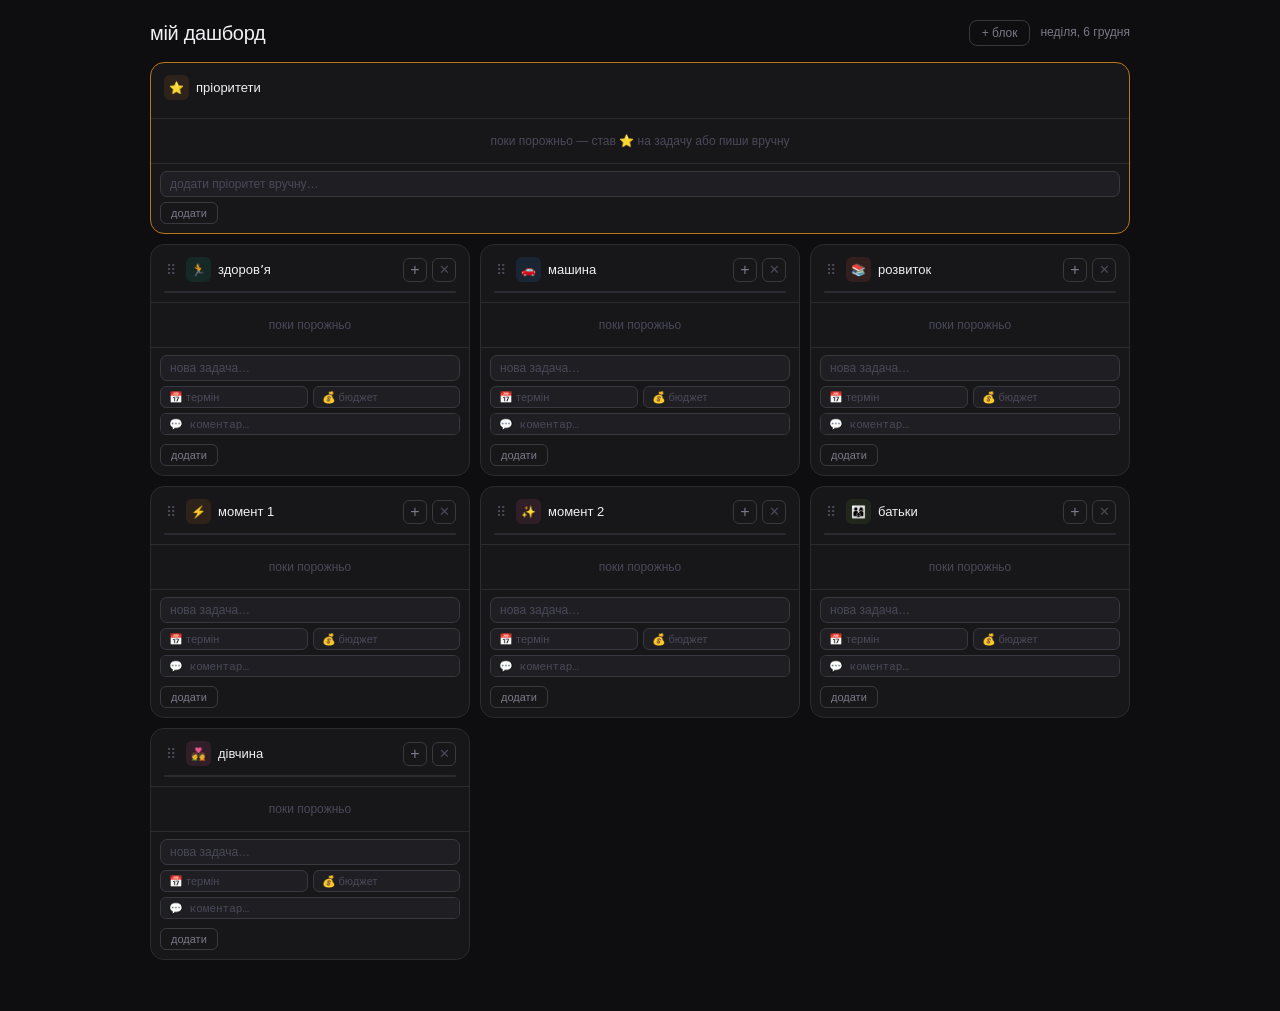
==== index.html @ 2bad0362 "Rename dashboard-3.html to index.html" ====
<!DOCTYPE html>
<html lang="uk">
<head>
<meta charset="UTF-8"/>
<meta name="viewport" content="width=device-width, initial-scale=1.0"/>
<title>мій дашборд</title>
<style>
*{box-sizing:border-box;margin:0;padding:0}
:root{
  --bg:#0e0e10;--surface:#17171a;--surface2:#1f1f23;
  --border:#2a2a30;--border2:#38383f;
  --text:#f0eff4;--muted:#7a7987;--hint:#4a4958;
  --accent:#7f77dd;--warn:#ba7517;
}
body{font-family:-apple-system,BlinkMacSystemFont,'Segoe UI',sans-serif;background:var(--bg);color:var(--text);min-height:100vh;padding:20px 14px 48px}
header{max-width:980px;margin:0 auto 16px;display:flex;align-items:center;justify-content:space-between;gap:12px;flex-wrap:wrap}
header h1{font-size:20px;font-weight:500;letter-spacing:-.3px}
.header-right{display:flex;align-items:center;gap:10px}
.meta{font-size:12px;color:var(--muted);text-align:right;line-height:1.6}
.btn-add-block{font-size:12px;padding:5px 12px;background:transparent;border:0.5px solid var(--border2);border-radius:8px;color:var(--muted);cursor:pointer;transition:all .15s;white-space:nowrap}
.btn-add-block:hover{border-color:var(--text);color:var(--text)}
.priority-wrap{max-width:980px;margin:0 auto 10px}
.grid{max-width:980px;margin:0 auto;display:grid;grid-template-columns:repeat(auto-fill,minmax(290px,1fr));gap:10px}
.block{background:var(--surface);border:0.5px solid var(--border);border-radius:14px;overflow:hidden;display:flex;flex-direction:column;transition:opacity .2s,transform .2s}
.block.priority-block{border-color:var(--warn)}
.block.dragging{opacity:.4;transform:scale(.98)}
.block.drag-over{border-color:var(--accent)}
.block-top{padding:12px 13px 9px;border-bottom:0.5px solid var(--border)}
.block-head{display:flex;align-items:center;gap:8px;margin-bottom:9px}
.drag-handle{cursor:grab;color:var(--hint);font-size:14px;flex-shrink:0;padding:0 2px;user-select:none}
.drag-handle:active{cursor:grabbing}
.block-name{display:flex;align-items:center;gap:7px;font-size:13px;font-weight:500;flex:1}
.block-icon{width:25px;height:25px;border-radius:6px;display:flex;align-items:center;justify-content:center;font-size:12px;flex-shrink:0}
.pct{font-size:11px;color:var(--muted);font-weight:400}
.head-actions{display:flex;gap:5px}
.add-btn{width:24px;height:24px;background:transparent;border:0.5px solid var(--border2);border-radius:6px;color:var(--muted);cursor:pointer;font-size:16px;display:flex;align-items:center;justify-content:center;transition:all .15s}
.add-btn:hover{border-color:var(--text);color:var(--text)}
.del-block-btn{width:24px;height:24px;background:transparent;border:0.5px solid var(--border2);border-radius:6px;color:var(--hint);cursor:pointer;font-size:13px;display:flex;align-items:center;justify-content:center;transition:all .15s}
.del-block-btn:hover{border-color:#e24b4a;color:#e24b4a}
.bar-wrap{height:2px;background:var(--border);border-radius:2px;overflow:hidden}
.bar-fill{height:100%;border-radius:2px;transition:width .4s ease}
.tasks{padding:5px 7px;flex:1;min-height:44px}
.task{display:flex;align-items:flex-start;gap:7px;padding:5px 5px;border-radius:7px;transition:background .1s}
.task:hover{background:var(--surface2)}
.task input[type=checkbox]{margin-top:2px;flex-shrink:0;cursor:pointer;accent-color:var(--accent);width:13px;height:13px}
.tinfo{flex:1;min-width:0}
.ttext{font-size:12px;line-height:1.45;color:var(--text);word-break:break-word}
.ttext.done{text-decoration:line-through;color:var(--hint)}
.tmeta{display:flex;gap:5px;margin-top:3px;flex-wrap:wrap;align-items:center}
.tag{font-size:10px;padding:1px 6px;border-radius:4px;display:inline-flex;align-items:center;gap:2px;white-space:nowrap}
.tag-date{background:#ba751720;color:#ba7517}
.tag-budget{background:#1d9e7520;color:#1d9e75}
.tag-priority{background:#7f77dd20;color:#9990e8}
.tcomment{font-size:11px;color:var(--muted);margin-top:2px;font-style:italic;line-height:1.4;word-break:break-word}
.star-btn{background:none;border:none;cursor:pointer;font-size:13px;padding:1px 2px;flex-shrink:0;opacity:.2;transition:opacity .15s;line-height:1;margin-top:1px}
.star-btn.on{opacity:1}
.star-btn:hover{opacity:.7}
.del{opacity:0;font-size:11px;color:var(--hint);cursor:pointer;padding:1px 3px;flex-shrink:0;line-height:1.5;transition:opacity .1s}
.task:hover .del{opacity:1}
.del:hover{color:var(--muted)}
.empty{font-size:12px;color:var(--hint);text-align:center;padding:10px 0}
.inp-area{border-top:0.5px solid var(--border);padding:7px 9px 9px}
.inp{width:100%;font-size:12px;background:var(--surface2);border:0.5px solid var(--border2);border-radius:7px;padding:5px 9px;color:var(--text);outline:none;transition:border-color .15s;margin-bottom:5px}
.inp:focus{border-color:var(--accent)}
.inp::placeholder{color:var(--hint)}
.extra-fields{display:grid;grid-template-columns:1fr 1fr;gap:5px;margin-bottom:5px}
.inp-sm{font-size:11px;background:var(--surface2);border:0.5px solid var(--border2);border-radius:6px;padding:4px 8px;color:var(--text);outline:none;transition:border-color .15s;width:100%}
.inp-sm:focus{border-color:var(--accent)}
.inp-sm::placeholder{color:var(--hint)}
.inp-comment{width:100%;font-size:11px;background:var(--surface2);border:0.5px solid var(--border2);border-radius:6px;padding:4px 8px;color:var(--text);outline:none;transition:border-color .15s;margin-bottom:5px;resize:none}
.inp-comment:focus{border-color:var(--accent)}
.inp-comment::placeholder{color:var(--hint)}
.save{font-size:11px;padding:4px 10px;background:transparent;border:0.5px solid var(--border2);border-radius:6px;color:var(--muted);cursor:pointer;transition:all .15s}
.save:hover{border-color:var(--text);color:var(--text)}
.p-item{display:flex;align-items:flex-start;gap:8px;padding:6px 5px;border-radius:7px;transition:background .1s}
.p-item:hover{background:var(--surface2)}
.p-num{font-size:11px;color:var(--warn);font-weight:500;min-width:16px;margin-top:2px;flex-shrink:0}
.p-body{flex:1;min-width:0}
.p-text{font-size:12px;color:var(--text);line-height:1.4;word-break:break-word}
.p-src{font-size:10px;color:var(--hint);margin-top:2px}
.p-del{font-size:11px;color:var(--hint);cursor:pointer;opacity:.3;padding:1px 3px;flex-shrink:0;transition:opacity .1s}
.p-item:hover .p-del{opacity:1}
.p-del:hover{color:var(--muted)}
.modal-bg{display:none;position:fixed;inset:0;background:rgba(0,0,0,.6);z-index:100;align-items:center;justify-content:center}
.modal-bg.open{display:flex}
.modal{background:var(--surface);border:0.5px solid var(--border2);border-radius:16px;padding:20px;width:300px;max-width:90vw}
.modal h2{font-size:15px;font-weight:500;margin-bottom:14px}
.modal-inp{width:100%;font-size:13px;background:var(--surface2);border:0.5px solid var(--border2);border-radius:8px;padding:7px 10px;color:var(--text);outline:none;margin-bottom:10px}
.modal-inp:focus{border-color:var(--accent)}
.modal-inp::placeholder{color:var(--hint)}
.emoji-pick{display:flex;flex-wrap:wrap;gap:6px;margin-bottom:14px}
.ep{font-size:18px;cursor:pointer;padding:4px;border-radius:6px;border:1.5px solid transparent;transition:border-color .1s}
.ep.sel{border-color:var(--accent)}
.ep:hover{border-color:var(--border2)}
.modal-actions{display:flex;gap:8px;justify-content:flex-end}
.modal-btn{font-size:12px;padding:6px 14px;border-radius:8px;cursor:pointer;border:0.5px solid var(--border2);background:transparent;color:var(--muted);transition:all .15s}
.modal-btn:hover{border-color:var(--text);color:var(--text)}
.modal-btn.primary{background:var(--accent);border-color:var(--accent);color:#fff}
.modal-btn.primary:hover{opacity:.85}
@media(max-width:480px){
  .grid{grid-template-columns:1fr}
  header{flex-direction:column;align-items:flex-start}
  .meta{text-align:left}
  .extra-fields{grid-template-columns:1fr}
}
</style>
</head>
<body>

<header>
  <h1>мій дашборд</h1>
  <div class="header-right">
    <button class="btn-add-block" onclick="openModal()">+ блок</button>
    <div class="meta" id="meta"></div>
  </div>
</header>

<div class="priority-wrap" id="priority-wrap"></div>
<div class="grid" id="grid"></div>

<div class="modal-bg" id="modal-bg">
  <div class="modal">
    <h2>новий блок</h2>
    <input class="modal-inp" id="modal-name" placeholder="назва блоку…" onkeydown="if(event.key==='Enter')confirmModal()"/>
    <div class="emoji-pick" id="emoji-pick"></div>
    <div class="modal-actions">
      <button class="modal-btn" onclick="closeModal()">скасувати</button>
      <button class="modal-btn primary" onclick="confirmModal()">створити</button>
    </div>
  </div>
</div>

<script>
const EMOJIS=['🎯','🏃','🚗','📚','⚡','✨','👨‍👩‍👦','💑','💪','🧠','💼','🏠','💰','🎵','✈️','🌱','🔧','📱','❤️','🎓'];
const COLORS=['#7f77dd','#1d9e75','#378add','#d85a30','#ba7517','#d4537e','#639922','#993556','#185fa5','#0f6e56'];

const DEFAULT_BLOCKS=[
  {id:'health', label:'здоровʼя',   icon:'🏃', color:'#1d9e75'},
  {id:'car',    label:'машина',     icon:'🚗', color:'#378add'},
  {id:'growth', label:'розвиток',   icon:'📚', color:'#d85a30'},
  {id:'moment1',label:'момент 1',   icon:'⚡', color:'#ba7517'},
  {id:'moment2',label:'момент 2',   icon:'✨', color:'#d4537e'},
  {id:'parents',label:'батьки',     icon:'👨‍👩‍👦', color:'#639922'},
  {id:'girl',   label:'дівчина',    icon:'💑', color:'#d4537e'},
];

function blocksKey(){return'db_blocks_v2'}
function lsKey(id){return'tasks_v2_'+id}
function pKey(){return'priorities_v2'}

function loadBlocks(){
  try{
    const r=localStorage.getItem(blocksKey());
    if(r)return JSON.parse(r);
  }catch{}
  localStorage.setItem(blocksKey(),JSON.stringify(DEFAULT_BLOCKS));
  return DEFAULT_BLOCKS;
}
function saveBlocks(b){try{localStorage.setItem(blocksKey(),JSON.stringify(b))}catch{}}
function loadTasks(id){try{const r=localStorage.getItem(lsKey(id));return r?JSON.parse(r):[]}catch{return[]}}
function saveTasks(id,t){try{localStorage.setItem(lsKey(id),JSON.stringify(t))}catch{}}
function loadP(){try{const r=localStorage.getItem(pKey());return r?JSON.parse(r):[]}catch{return[]}}
function saveP(p){try{localStorage.setItem(pKey(),JSON.stringify(p))}catch{}}
function esc(t){const d=document.createElement('div');d.textContent=t;return d.innerHTML}
function getLabelById(id){const b=loadBlocks().find(b=>b.id===id);return b?b.label:id}

let selectedEmoji=EMOJIS[0];
let colorIdx=0;

function openModal(){
  selectedEmoji=EMOJIS[0];
  colorIdx=Math.floor(Math.random()*COLORS.length);
  document.getElementById('modal-name').value='';
  const pick=document.getElementById('emoji-pick');
  pick.innerHTML='';
  EMOJIS.forEach(e=>{
    const s=document.createElement('span');
    s.className='ep'+(e===selectedEmoji?' sel':'');
    s.textContent=e;
    s.onclick=()=>{selectedEmoji=e;document.querySelectorAll('.ep').forEach(x=>x.classList.remove('sel'));s.classList.add('sel')};
    pick.appendChild(s);
  });
  document.getElementById('modal-bg').classList.add('open');
  setTimeout(()=>document.getElementById('modal-name').focus(),100);
}

function closeModal(){document.getElementById('modal-bg').classList.remove('open')}

function confirmModal(){
  const name=document.getElementById('modal-name').value.trim();
  if(!name)return;
  const blocks=loadBlocks();
  const id='block_'+Date.now();
  blocks.push({id,label:name,icon:selectedEmoji,color:COLORS[colorIdx%COLORS.length]});
  saveBlocks(blocks);
  closeModal();
  rebuildGrid();
}

document.getElementById('modal-bg').addEventListener('click',function(e){if(e.target===this)closeModal()});

function renderPriority(){
  const wrap=document.getElementById('priority-wrap');
  const items=loadP();
  wrap.innerHTML='';
  const block=document.createElement('div');
  block.className='block priority-block';
  block.innerHTML=`
    <div class="block-top">
      <div class="block-head">
        <div class="block-name">
          <div class="block-icon" style="background:#ba751722">⭐</div>
          пріоритети
          <span class="pct">${items.length?items.length+' задач':''}</span>
        </div>
      </div>
    </div>
    <div class="tasks" id="p-tasks"></div>
    <div class="inp-area">
      <input class="inp" id="p-inp" placeholder="додати пріоритет вручну…" onkeydown="if(event.key==='Enter')addPriority()"/>
      <button class="save" onclick="addPriority()">додати</button>
    </div>
  `;
  wrap.appendChild(block);
  const ct=document.getElementById('p-tasks');
  if(!items.length){ct.innerHTML='<div class="empty">поки порожньо — став ⭐ на задачу або пиши вручну</div>';return;}
  items.forEach((item,i)=>{
    const row=document.createElement('div');
    row.className='p-item';
    row.innerHTML=`
      <div class="p-num">${i+1}</div>
      <div class="p-body">
        <div class="p-text">${esc(item.text)}</div>
        <div class="p-src">${item.blockId?'← '+getLabelById(item.blockId)+(item.date?' · до '+esc(item.date):''):'← вручну'}</div>
      </div>
      <span class="p-del" onclick="removePriority(${i},'${item.blockId||''}',${item.taskIdx!==undefined?item.taskIdx:-1})">✕</span>
    `;
    ct.appendChild(row);
  });
}

function addPriority(){
  const inp=document.getElementById('p-inp');
  const text=(inp.value||'').trim();
  if(!text)return;
  const items=loadP();
  items.push({text});
  saveP(items);
  inp.value='';
  renderPriority();
}

function removePriority(i,blockId,taskIdx){
  const items=loadP();
  items.splice(i,1);
  saveP(items);
  if(blockId&&taskIdx>=0){
    const tasks=loadTasks(blockId);
    if(tasks[taskIdx]){tasks[taskIdx].priority=false;saveTasks(blockId,tasks);}
    renderBlock(blockId);
  }
  renderPriority();
}

function renderBlock(id){
  const blocks=loadBlocks();
  const block=blocks.find(b=>b.id===id);
  if(!block)return;
  const tasks=loadTasks(id);
  const ct=document.getElementById('t_'+id);
  if(!ct)return;
  const done=tasks.filter(t=>t.done).length;
  const total=tasks.length;
  const pct=total?Math.round(done/total*100):0;
  const fill=document.getElementById('f_'+id);
  if(fill)fill.style.width=pct+'%';
  const pctEl=document.getElementById('pct_'+id);
  if(pctEl)pctEl.textContent=total?pct+'%':'';
  if(!tasks.length){ct.innerHTML='<div class="empty">поки порожньо</div>';return;}
  ct.innerHTML='';
  tasks.forEach((t,i)=>{
    const row=document.createElement('div');
    row.className='task';
    let metaHtml='';
    if(t.date||t.budget||t.priority){
      metaHtml='<div class="tmeta">';
      if(t.date)metaHtml+=`<span class="tag tag-date">📅 ${esc(t.date)}</span>`;
      if(t.budget)metaHtml+=`<span class="tag tag-budget">💰 ${esc(t.budget)}</span>`;
      if(t.priority)metaHtml+=`<span class="tag tag-priority">⭐ пріоритет</span>`;
      metaHtml+='</div>';
    }
    const comm=t.comment?`<div class="tcomment">${esc(t.comment)}</div>`:'';
    row.innerHTML=`
      <input type="checkbox" ${t.done?'checked':''} onchange="toggleTask('${id}',${i})"/>
      <div class="tinfo">
        <div class="ttext${t.done?' done':''}">${esc(t.text)}</div>
        ${comm}${metaHtml}
      </div>
      <button class="star-btn${t.priority?' on':''}" onclick="togglePriority('${id}',${i})" title="у пріоритети">⭐</button>
      <span class="del" onclick="delTask('${id}',${i})">✕</span>
    `;
    ct.appendChild(row);
  });
}

function toggleTask(id,i){
  const tasks=loadTasks(id);
  if(tasks[i])tasks[i].done=!tasks[i].done;
  saveTasks(id,tasks);
  renderBlock(id);
}

function togglePriority(id,i){
  const tasks=loadTasks(id);
  if(!tasks[i])return;
  const t=tasks[i];
  const priorities=loadP();
  if(t.priority){
    t.priority=false;
    const idx=priorities.findIndex(p=>p.blockId===id&&p.taskIdx===i);
    if(idx>=0)priorities.splice(idx,1);
  } else {
    t.priority=true;
    priorities.push({text:t.text,blockId:id,taskIdx:i,date:t.date||''});
  }
  saveTasks(id,tasks);
  saveP(priorities);
  renderBlock(id);
  renderPriority();
}

function delTask(id,i){
  const tasks=loadTasks(id);
  if(tasks[i]&&tasks[i].priority){
    const priorities=loadP();
    const idx=priorities.findIndex(p=>p.blockId===id&&p.taskIdx===i);
    if(idx>=0)priorities.splice(idx,1);
    saveP(priorities);
  }
  tasks.splice(i,1);
  saveTasks(id,tasks);
  renderBlock(id);
  renderPriority();
}

function addTask(id){
  const inp=document.getElementById('i_'+id);
  const dateI=document.getElementById('d_'+id);
  const budgetI=document.getElementById('b_'+id);
  const commentI=document.getElementById('c_'+id);
  const text=(inp&&inp.value||'').trim();
  if(!text)return;
  const tasks=loadTasks(id);
  tasks.push({text,date:(dateI&&dateI.value)||'',budget:(budgetI&&budgetI.value)||'',comment:(commentI&&commentI.value)||'',done:false,priority:false});
  saveTasks(id,tasks);
  inp.value='';
  if(dateI)dateI.value='';
  if(budgetI)budgetI.value='';
  if(commentI)commentI.value='';
  renderBlock(id);
}

function deleteBlock(id){
  if(!confirm('Видалити блок разом із задачами?'))return;
  const blocks=loadBlocks().filter(b=>b.id!==id);
  saveBlocks(blocks);
  localStorage.removeItem(lsKey(id));
  const priorities=loadP().filter(p=>p.blockId!==id);
  saveP(priorities);
  rebuildGrid();
  renderPriority();
}

let dragSrc=null;

function buildBlockEl(b){
  const div=document.createElement('div');
  div.className='block';
  div.dataset.id=b.id;
  div.draggable=true;
  div.innerHTML=`
    <div class="block-top">
      <div class="block-head">
        <span class="drag-handle" title="перетягнути">⠿</span>
        <div class="block-name">
          <div class="block-icon" style="background:${b.color}22">${b.icon}</div>
          ${esc(b.label)}
          <span class="pct" id="pct_${b.id}"></span>
        </div>
        <div class="head-actions">
          <button class="add-btn" onclick="document.getElementById('i_${b.id}').focus()" aria-label="додати">+</button>
          <button class="del-block-btn" onclick="deleteBlock('${b.id}')" title="видалити блок">✕</button>
        </div>
      </div>
      <div class="bar-wrap"><div class="bar-fill" id="f_${b.id}" style="background:${b.color};width:0%"></div></div>
    </div>
    <div class="tasks" id="t_${b.id}"></div>
    <div class="inp-area">
      <input class="inp" id="i_${b.id}" placeholder="нова задача…" onkeydown="if(event.key==='Enter')addTask('${b.id}')"/>
      <div class="extra-fields">
        <input class="inp-sm" id="d_${b.id}" placeholder="📅 термін"/>
        <input class="inp-sm" id="b_${b.id}" placeholder="💰 бюджет"/>
      </div>
      <textarea class="inp-comment" id="c_${b.id}" placeholder="💬 коментар…" rows="1"></textarea>
      <button class="save" onclick="addTask('${b.id}')">додати</button>
    </div>
  `;
  div.addEventListener('dragstart',e=>{dragSrc=div;div.classList.add('dragging');e.dataTransfer.effectAllowed='move'});
  div.addEventListener('dragend',()=>{div.classList.remove('dragging');document.querySelectorAll('.block').forEach(b=>b.classList.remove('drag-over'))});
  div.addEventListener('dragover',e=>{e.preventDefault();if(div!==dragSrc)div.classList.add('drag-over')});
  div.addEventListener('dragleave',()=>div.classList.remove('drag-over'));
  div.addEventListener('drop',e=>{
    e.preventDefault();
    div.classList.remove('drag-over');
    if(!dragSrc||dragSrc===div)return;
    const grid=document.getElementById('grid');
    const children=[...grid.children];
    const fromIdx=children.indexOf(dragSrc);
    const toIdx=children.indexOf(div);
    if(fromIdx<0||toIdx<0)return;
    if(fromIdx<toIdx)grid.insertBefore(dragSrc,div.nextSibling);
    else grid.insertBefore(dragSrc,div);
    const newOrder=[...grid.children].map(el=>el.dataset.id);
    const blocks=loadBlocks();
    const sorted=newOrder.map(id=>blocks.find(b=>b.id===id)).filter(Boolean);
    saveBlocks(sorted);
  });
  return div;
}

function rebuildGrid(){
  const grid=document.getElementById('grid');
  grid.innerHTML='';
  loadBlocks().forEach(b=>{
    const el=buildBlockEl(b);
    grid.appendChild(el);
    renderBlock(b.id);
  });
}

rebuildGrid();
renderPriority();

const mons=['січня','лютого','березня','квітня','травня','червня','липня','серпня','вересня','жовтня','листопада','грудня'];
const ds=['неділя','понеділок','вівторок','середа','четвер','пʼятниця','субота'];
const now=new Date();
document.getElementById('meta').textContent=ds[now.getDay()]+', '+now.getDate()+' '+mons[now.getMonth()];
</script>
</body>
</html>
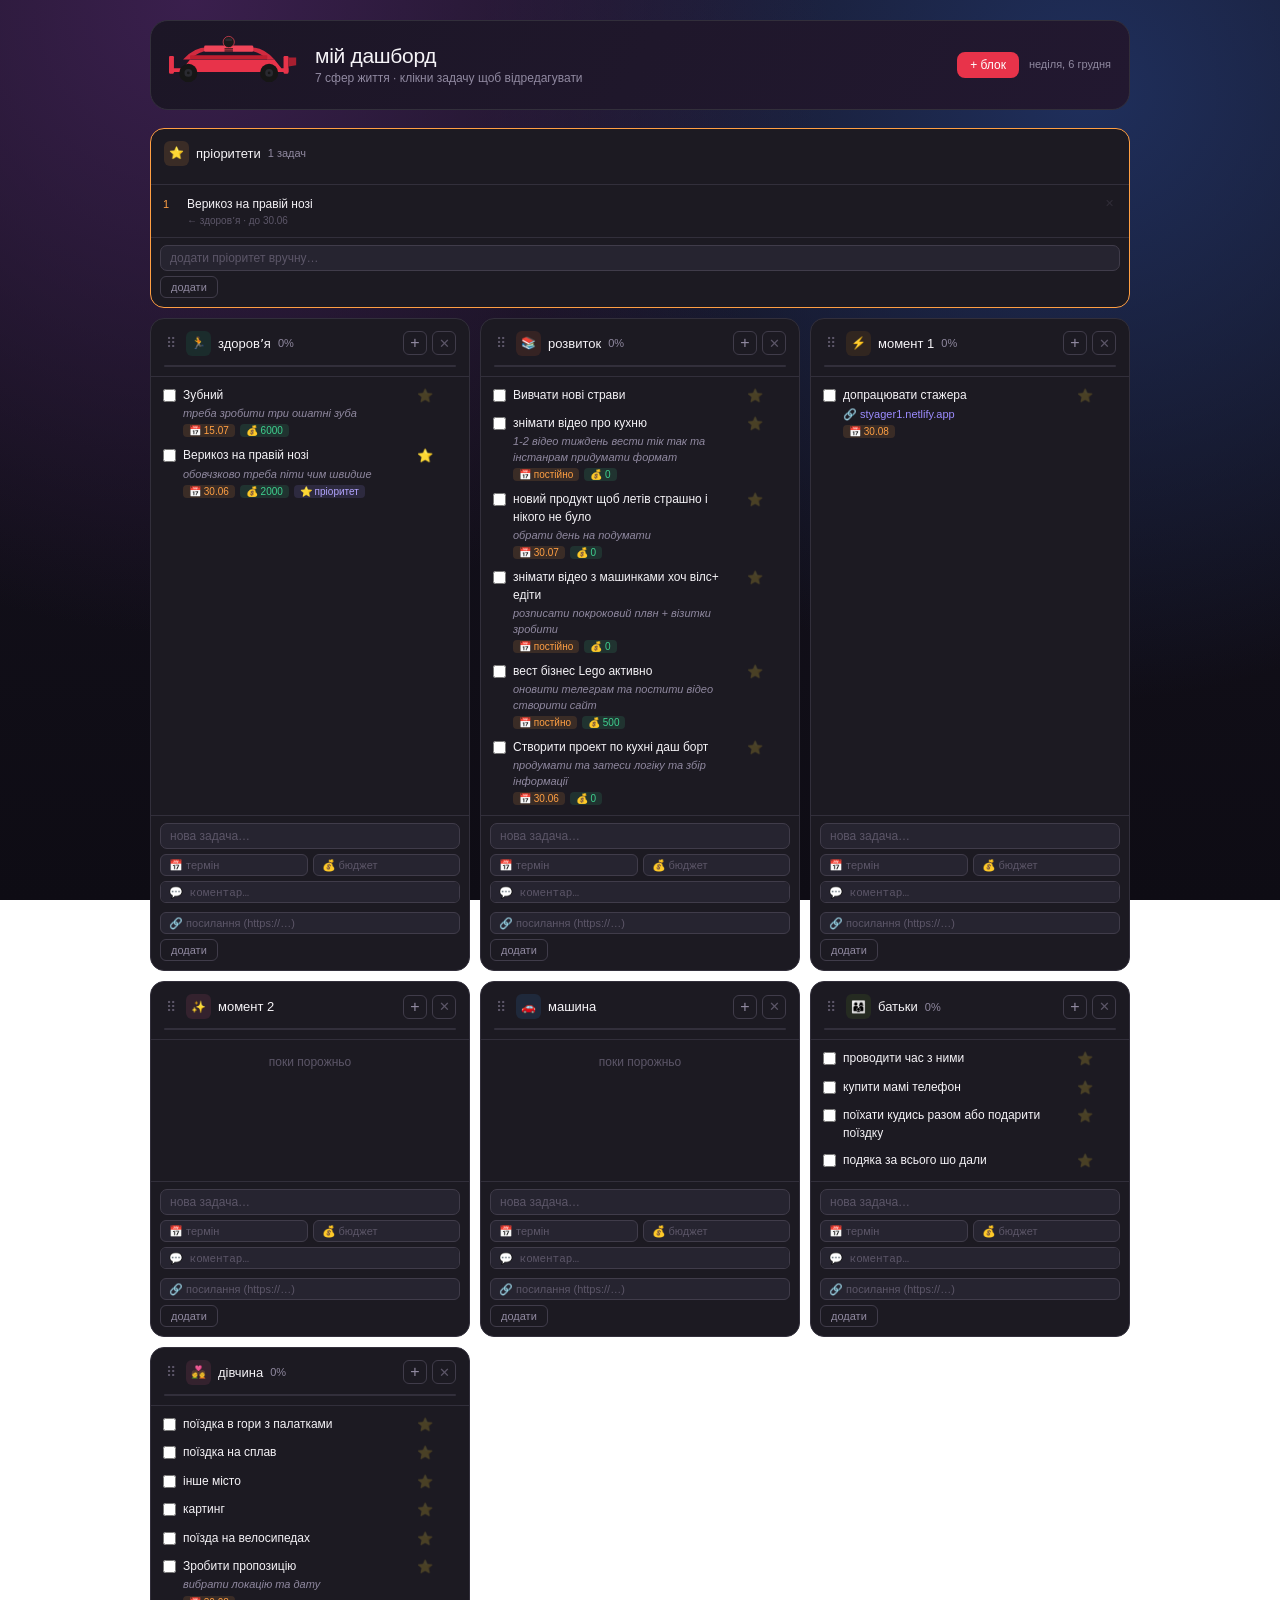
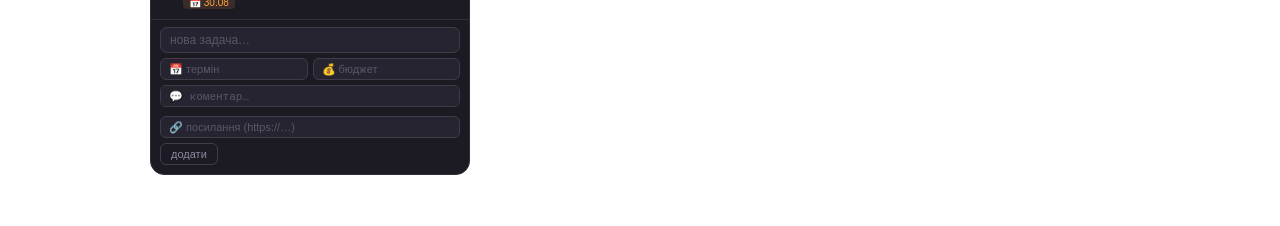
==== commit 86237709: "Update index.html" ====
--- a/index.html
+++ b/index.html
@@ -7,18 +7,29 @@
 <style>
 *{box-sizing:border-box;margin:0;padding:0}
 :root{
-  --bg:#0e0e10;--surface:#17171a;--surface2:#1f1f23;
-  --border:#2a2a30;--border2:#38383f;
-  --text:#f0eff4;--muted:#7a7987;--hint:#4a4958;
-  --accent:#7f77dd;--warn:#ba7517;
-}
-body{font-family:-apple-system,BlinkMacSystemFont,'Segoe UI',sans-serif;background:var(--bg);color:var(--text);min-height:100vh;padding:20px 14px 48px}
-header{max-width:980px;margin:0 auto 16px;display:flex;align-items:center;justify-content:space-between;gap:12px;flex-wrap:wrap}
-header h1{font-size:20px;font-weight:500;letter-spacing:-.3px}
-.header-right{display:flex;align-items:center;gap:10px}
-.meta{font-size:12px;color:var(--muted);text-align:right;line-height:1.6}
-.btn-add-block{font-size:12px;padding:5px 12px;background:transparent;border:0.5px solid var(--border2);border-radius:8px;color:var(--muted);cursor:pointer;transition:all .15s;white-space:nowrap}
-.btn-add-block:hover{border-color:var(--text);color:var(--text)}
+  --bg:#121016;--surface:#1c1a22;--surface2:#262430;
+  --border:#322f3b;--border2:#403c4a;
+  --text:#f5f3f7;--muted:#9089a0;--hint:#5c5668;
+  --accent:#9c8cff;--warn:#ff9f43;--racered:#e8334a;
+}
+body{
+  font-family:-apple-system,BlinkMacSystemFont,'Segoe UI',sans-serif;
+  background:
+    radial-gradient(circle at 15% 0%, #3a1f4d 0%, transparent 45%),
+    radial-gradient(circle at 85% 10%, #1f2f5c 0%, transparent 45%),
+    linear-gradient(180deg,#161320 0%,#0e0c14 100%);
+  background-attachment:fixed;
+  color:var(--text);min-height:100vh;padding:20px 14px 48px
+}
+.hero{max-width:980px;margin:0 auto 18px;display:flex;align-items:center;gap:16px;background:linear-gradient(120deg,#1c1626 0%,#221830 100%);border:0.5px solid var(--border);border-radius:18px;padding:14px 18px;overflow:hidden;position:relative}
+.hero-car{width:130px;flex-shrink:0}
+.hero-text{flex:1;min-width:0}
+.hero-text h1{font-size:21px;font-weight:500;letter-spacing:-.3px}
+.hero-text .sub{font-size:12px;color:var(--muted);margin-top:3px}
+.header-actions{display:flex;align-items:center;gap:10px;flex-wrap:wrap;justify-content:flex-end}
+.btn-add-block{font-size:12px;padding:6px 13px;background:var(--racered);border:none;border-radius:8px;color:#fff;cursor:pointer;transition:all .15s;white-space:nowrap;font-weight:500}
+.btn-add-block:hover{opacity:.88}
+.meta{font-size:11px;color:var(--muted);text-align:right;line-height:1.6}
 .priority-wrap{max-width:980px;margin:0 auto 10px}
 .grid{max-width:980px;margin:0 auto;display:grid;grid-template-columns:repeat(auto-fill,minmax(290px,1fr));gap:10px}
 .block{background:var(--surface);border:0.5px solid var(--border);border-radius:14px;overflow:hidden;display:flex;flex-direction:column;transition:opacity .2s,transform .2s}
@@ -40,7 +51,7 @@
 .bar-wrap{height:2px;background:var(--border);border-radius:2px;overflow:hidden}
 .bar-fill{height:100%;border-radius:2px;transition:width .4s ease}
 .tasks{padding:5px 7px;flex:1;min-height:44px}
-.task{display:flex;align-items:flex-start;gap:7px;padding:5px 5px;border-radius:7px;transition:background .1s}
+.task{display:flex;align-items:flex-start;gap:7px;padding:5px 5px;border-radius:7px;transition:background .1s;cursor:pointer}
 .task:hover{background:var(--surface2)}
 .task input[type=checkbox]{margin-top:2px;flex-shrink:0;cursor:pointer;accent-color:var(--accent);width:13px;height:13px}
 .tinfo{flex:1;min-width:0}
@@ -48,10 +59,12 @@
 .ttext.done{text-decoration:line-through;color:var(--hint)}
 .tmeta{display:flex;gap:5px;margin-top:3px;flex-wrap:wrap;align-items:center}
 .tag{font-size:10px;padding:1px 6px;border-radius:4px;display:inline-flex;align-items:center;gap:2px;white-space:nowrap}
-.tag-date{background:#ba751720;color:#ba7517}
-.tag-budget{background:#1d9e7520;color:#1d9e75}
-.tag-priority{background:#7f77dd20;color:#9990e8}
+.tag-date{background:#ff9f4322;color:#ff9f43}
+.tag-budget{background:#3ecf8e22;color:#3ecf8e}
+.tag-priority{background:#9c8cff22;color:#b3a5ff}
 .tcomment{font-size:11px;color:var(--muted);margin-top:2px;font-style:italic;line-height:1.4;word-break:break-word}
+.tlink{display:inline-flex;align-items:center;gap:3px;font-size:11px;color:var(--accent);margin-top:2px;text-decoration:none;word-break:break-all}
+.tlink:hover{text-decoration:underline}
 .star-btn{background:none;border:none;cursor:pointer;font-size:13px;padding:1px 2px;flex-shrink:0;opacity:.2;transition:opacity .15s;line-height:1;margin-top:1px}
 .star-btn.on{opacity:1}
 .star-btn:hover{opacity:.7}
@@ -70,6 +83,9 @@
 .inp-comment{width:100%;font-size:11px;background:var(--surface2);border:0.5px solid var(--border2);border-radius:6px;padding:4px 8px;color:var(--text);outline:none;transition:border-color .15s;margin-bottom:5px;resize:none}
 .inp-comment:focus{border-color:var(--accent)}
 .inp-comment::placeholder{color:var(--hint)}
+.inp-link{width:100%;font-size:11px;background:var(--surface2);border:0.5px solid var(--border2);border-radius:6px;padding:4px 8px;color:var(--accent);outline:none;transition:border-color .15s;margin-bottom:5px}
+.inp-link:focus{border-color:var(--accent)}
+.inp-link::placeholder{color:var(--hint)}
 .save{font-size:11px;padding:4px 10px;background:transparent;border:0.5px solid var(--border2);border-radius:6px;color:var(--muted);cursor:pointer;transition:all .15s}
 .save:hover{border-color:var(--text);color:var(--text)}
 .p-item{display:flex;align-items:flex-start;gap:8px;padding:6px 5px;border-radius:7px;transition:background .1s}
@@ -81,81 +97,143 @@
 .p-del{font-size:11px;color:var(--hint);cursor:pointer;opacity:.3;padding:1px 3px;flex-shrink:0;transition:opacity .1s}
 .p-item:hover .p-del{opacity:1}
 .p-del:hover{color:var(--muted)}
-.modal-bg{display:none;position:fixed;inset:0;background:rgba(0,0,0,.6);z-index:100;align-items:center;justify-content:center}
+.modal-bg{display:none;position:fixed;inset:0;background:rgba(0,0,0,.65);z-index:100;align-items:center;justify-content:center;padding:16px}
 .modal-bg.open{display:flex}
-.modal{background:var(--surface);border:0.5px solid var(--border2);border-radius:16px;padding:20px;width:300px;max-width:90vw}
+.modal{background:var(--surface);border:0.5px solid var(--border2);border-radius:16px;padding:20px;width:320px;max-width:100%;box-shadow:0 12px 40px rgba(0,0,0,.45)}
 .modal h2{font-size:15px;font-weight:500;margin-bottom:14px}
+.modal-head{display:flex;align-items:center;justify-content:space-between;margin-bottom:14px}
+.modal-title{font-size:12px;color:var(--muted);font-weight:500;text-transform:uppercase;letter-spacing:.4px}
+.close-x{font-size:18px;color:var(--muted);cursor:pointer;line-height:1;padding:2px 4px}
+.close-x:hover{color:var(--text)}
 .modal-inp{width:100%;font-size:13px;background:var(--surface2);border:0.5px solid var(--border2);border-radius:8px;padding:7px 10px;color:var(--text);outline:none;margin-bottom:10px}
 .modal-inp:focus{border-color:var(--accent)}
 .modal-inp::placeholder{color:var(--hint)}
+.field-label{font-size:10px;color:var(--hint);text-transform:uppercase;letter-spacing:.4px;margin-bottom:4px;margin-top:10px}
+.field-label:first-child{margin-top:0}
+.field-inp{width:100%;font-size:13px;background:var(--surface2);border:0.5px solid var(--border2);border-radius:8px;padding:7px 10px;color:var(--text);outline:none}
+.field-inp:focus{border-color:var(--accent)}
+.field-inp.big{font-size:14px;font-weight:500;padding:8px 10px}
+.field-inp.link{color:var(--accent)}
+.row2{display:grid;grid-template-columns:1fr 1fr;gap:8px}
 .emoji-pick{display:flex;flex-wrap:wrap;gap:6px;margin-bottom:14px}
 .ep{font-size:18px;cursor:pointer;padding:4px;border-radius:6px;border:1.5px solid transparent;transition:border-color .1s}
 .ep.sel{border-color:var(--accent)}
 .ep:hover{border-color:var(--border2)}
-.modal-actions{display:flex;gap:8px;justify-content:flex-end}
+.modal-actions{display:flex;gap:8px;justify-content:space-between;margin-top:16px}
+.modal-actions.center{justify-content:flex-end}
 .modal-btn{font-size:12px;padding:6px 14px;border-radius:8px;cursor:pointer;border:0.5px solid var(--border2);background:transparent;color:var(--muted);transition:all .15s}
 .modal-btn:hover{border-color:var(--text);color:var(--text)}
 .modal-btn.primary{background:var(--accent);border-color:var(--accent);color:#fff}
 .modal-btn.primary:hover{opacity:.85}
+.modal-btn.danger{color:#ff6b6b;border-color:#ff6b6b33}
+.modal-btn.danger:hover{background:#ff6b6b15;border-color:#ff6b6b}
 @media(max-width:480px){
   .grid{grid-template-columns:1fr}
-  header{flex-direction:column;align-items:flex-start}
-  .meta{text-align:left}
+  .hero{flex-direction:column;align-items:flex-start;text-align:left}
+  .hero-car{width:100px}
+  .header-actions{width:100%;justify-content:space-between}
   .extra-fields{grid-template-columns:1fr}
+  .row2{grid-template-columns:1fr}
 }
 </style>
 </head>
 <body>
 
-<header>
-  <h1>мій дашборд</h1>
-  <div class="header-right">
-    <button class="btn-add-block" onclick="openModal()">+ блок</button>
+<div class="hero">
+  <svg class="hero-car" viewBox="170 150 370 170" xmlns="http://www.w3.org/2000/svg">
+    <g transform="translate(170,150)">
+      <rect x="0" y="60" width="14" height="50" rx="3" fill="#e8334a"/>
+      <rect x="326" y="60" width="14" height="50" rx="3" fill="#e8334a"/>
+      <path d="M0 95 L40 95 L60 70 L300 70 L320 95 L340 95 L340 105 L0 105 Z" fill="#e8334a"/>
+      <path d="M40 70 Q70 35 110 35 L230 35 Q270 35 300 70 L280 70 Q255 45 225 45 L115 45 Q85 45 60 70 Z" fill="#d12b40"/>
+      <rect x="100" y="30" width="140" height="18" rx="4" fill="#f04559"/>
+      <circle cx="170" cy="20" r="16" fill="#1a1a1a"/>
+      <circle cx="170" cy="20" r="16" fill="none" stroke="#f04559" stroke-width="2"/>
+      <rect x="160" y="10" width="20" height="7" rx="3" fill="#2a2a30"/>
+      <g fill="#161616"><circle cx="55" cy="108" r="26"/><circle cx="285" cy="108" r="26"/></g>
+      <g fill="#2a2a30"><circle cx="55" cy="108" r="11"/><circle cx="285" cy="108" r="11"/></g>
+      <g fill="#161616"><circle cx="55" cy="108" r="4"/><circle cx="285" cy="108" r="4"/></g>
+      <path d="M-22 64 L0 64 L0 90 L-22 86 Z" fill="#a81f30"/>
+      <path d="M340 64 L362 64 L362 86 L340 90 Z" fill="#a81f30"/>
+      <rect x="60" y="58" width="220" height="10" rx="2" fill="#c01f30"/>
+      <rect x="158" y="38" width="24" height="3" fill="#0e0e10"/>
+      <rect x="158" y="44" width="24" height="3" fill="#0e0e10"/>
+    </g>
+  </svg>
+  <div class="hero-text">
+    <h1>мій дашборд</h1>
+    <div class="sub">7 сфер життя · клікни задачу щоб відредагувати</div>
+  </div>
+  <div class="header-actions">
+    <button class="btn-add-block" onclick="openBlockModal()">+ блок</button>
     <div class="meta" id="meta"></div>
   </div>
-</header>
+</div>
 
 <div class="priority-wrap" id="priority-wrap"></div>
 <div class="grid" id="grid"></div>
 
-<div class="modal-bg" id="modal-bg">
+<div class="modal-bg" id="block-modal-bg">
   <div class="modal">
     <h2>новий блок</h2>
-    <input class="modal-inp" id="modal-name" placeholder="назва блоку…" onkeydown="if(event.key==='Enter')confirmModal()"/>
+    <input class="modal-inp" id="modal-name" placeholder="назва блоку…" onkeydown="if(event.key==='Enter')confirmBlockModal()"/>
     <div class="emoji-pick" id="emoji-pick"></div>
-    <div class="modal-actions">
-      <button class="modal-btn" onclick="closeModal()">скасувати</button>
-      <button class="modal-btn primary" onclick="confirmModal()">створити</button>
+    <div class="modal-actions center">
+      <button class="modal-btn" onclick="closeBlockModal()">скасувати</button>
+      <button class="modal-btn primary" onclick="confirmBlockModal()">створити</button>
     </div>
   </div>
 </div>
 
+<div class="modal-bg" id="task-modal-bg">
+  <div class="modal">
+    <div class="modal-head">
+      <span class="modal-title">редагування задачі</span>
+      <span class="close-x" onclick="closeTaskModal()">✕</span>
+    </div>
+    <div class="field-label">текст задачі</div>
+    <input class="field-inp big" id="et-text"/>
+    <div class="row2">
+      <div>
+        <div class="field-label">📅 термін</div>
+        <input class="field-inp" id="et-date"/>
+      </div>
+      <div>
+        <div class="field-label">💰 бюджет</div>
+        <input class="field-inp" id="et-budget"/>
+      </div>
+    </div>
+    <div class="field-label">💬 коментар</div>
+    <input class="field-inp" id="et-comment"/>
+    <div class="field-label">🔗 посилання</div>
+    <input class="field-inp link" id="et-link" placeholder="https://…"/>
+    <div class="modal-actions">
+      <button class="modal-btn danger" onclick="deleteFromModal()">видалити задачу</button>
+      <button class="modal-btn primary" onclick="saveFromModal()">зберегти</button>
+    </div>
+  </div>
+</div>
+
 <script>
+const BACKUP = {"tasks_v2_girl":"[{\"text\":\"поїздка в гори з палатками\",\"date\":\"\",\"budget\":\"\",\"comment\":\"\",\"done\":false,\"priority\":false},{\"text\":\"поїздка на сплав\",\"date\":\"\",\"budget\":\"\",\"comment\":\"\",\"done\":false,\"priority\":false},{\"text\":\"інше місто\",\"date\":\"\",\"budget\":\"\",\"comment\":\"\",\"done\":false,\"priority\":false},{\"text\":\"картинг\",\"date\":\"\",\"budget\":\"\",\"comment\":\"\",\"done\":false,\"priority\":false},{\"text\":\"поїзда на велосипедах\",\"date\":\"\",\"budget\":\"\",\"comment\":\"\",\"done\":false,\"priority\":false},{\"text\":\"Зробити пропозицію\",\"date\":\"30.08\",\"budget\":\"\",\"comment\":\"\\n\\nвибрати локацію та дату\\n\",\"done\":false,\"priority\":false}]","tasks_v2_parents":"[{\"text\":\"проводити час з ними\",\"date\":\"\",\"budget\":\"\",\"comment\":\"\",\"done\":false,\"priority\":false},{\"text\":\"купити мамі телефон\",\"date\":\"\",\"budget\":\"\",\"comment\":\"\",\"done\":false,\"priority\":false},{\"text\":\"поїхати кудись разом або подарити поїздку\",\"date\":\"\",\"budget\":\"\",\"comment\":\"\",\"done\":false,\"priority\":false},{\"text\":\"подяка за всього шо дали\",\"date\":\"\",\"budget\":\"\",\"comment\":\"\",\"done\":false,\"priority\":false}]","tasks_v2_health":"[{\"text\":\"Зубний\",\"date\":\"15.07\",\"budget\":\"6000\",\"comment\":\"треба зробити три ошатні зуба\",\"done\":false,\"priority\":false},{\"text\":\"Верикоз на правій нозі\",\"date\":\"30.06\",\"budget\":\"2000\",\"comment\":\"обовчзково треба піти чим швидше\",\"done\":false,\"priority\":true}]","tasks_v2_growth":"[{\"text\":\"Вивчати нові страви\",\"date\":\"\",\"budget\":\"\",\"comment\":\"\",\"done\":false,\"priority\":false},{\"text\":\"знімати відео про кухню\",\"date\":\"постійно\",\"budget\":\"0\",\"comment\":\"1-2 відео тиждень вести тік так та інстанрам придумати формат\\n\",\"done\":false,\"priority\":false},{\"text\":\"новий продукт щоб летів страшно і нікого не було\",\"date\":\"30.07\",\"budget\":\"0\",\"comment\":\"обрати день на подумати \",\"done\":false,\"priority\":false},{\"text\":\"знімати відео з машинками хоч вілс+ едіти\",\"date\":\"постійно\",\"budget\":\"0\",\"comment\":\"розписати покроковий плвн + візитки зробити \\n\",\"done\":false,\"priority\":false},{\"text\":\"вест бізнес Lego активно\",\"date\":\"постйно\",\"budget\":\"500\",\"comment\":\"оновити телеграм та постити відео створити сайт \",\"done\":false,\"priority\":false},{\"text\":\"Створити проект по кухні даш борт\",\"date\":\"30.06\",\"budget\":\"0\",\"comment\":\"продумати та затеси логіку та збір інформації\",\"done\":false,\"priority\":false}]","priorities_v2":"[{\"text\":\"Верикоз на правій нозі\",\"blockId\":\"health\",\"taskIdx\":1,\"date\":\"30.06\"}]","db_blocks_v2":"[{\"id\":\"health\",\"label\":\"здоровʼя\",\"icon\":\"🏃\",\"color\":\"#1d9e75\"},{\"id\":\"growth\",\"label\":\"розвиток\",\"icon\":\"📚\",\"color\":\"#d85a30\"},{\"id\":\"moment1\",\"label\":\"момент 1\",\"icon\":\"⚡\",\"color\":\"#ba7517\"},{\"id\":\"moment2\",\"label\":\"момент 2\",\"icon\":\"✨\",\"color\":\"#d4537e\"},{\"id\":\"car\",\"label\":\"машина\",\"icon\":\"🚗\",\"color\":\"#378add\"},{\"id\":\"parents\",\"label\":\"батьки\",\"icon\":\"👨‍👩‍👦\",\"color\":\"#639922\"},{\"id\":\"girl\",\"label\":\"дівчина\",\"icon\":\"💑\",\"color\":\"#d4537e\"}]","tasks_v2_moment1":"[{\"text\":\"допрацювати стажера\",\"date\":\"30.08\",\"budget\":\"\",\"comment\":\"https://styager1.netlify.app\",\"done\":false,\"priority\":false}]"};
+Object.keys(BACKUP).forEach(k=>{if(!localStorage.getItem(k))localStorage.setItem(k,BACKUP[k])});
+
 const EMOJIS=['🎯','🏃','🚗','📚','⚡','✨','👨‍👩‍👦','💑','💪','🧠','💼','🏠','💰','🎵','✈️','🌱','🔧','📱','❤️','🎓'];
-const COLORS=['#7f77dd','#1d9e75','#378add','#d85a30','#ba7517','#d4537e','#639922','#993556','#185fa5','#0f6e56'];
-
+const COLORS=['#9c8cff','#1d9e75','#378add','#d85a30','#ff9f43','#d4537e','#639922','#993556','#185fa5','#0f6e56'];
 const DEFAULT_BLOCKS=[
-  {id:'health', label:'здоровʼя',   icon:'🏃', color:'#1d9e75'},
-  {id:'car',    label:'машина',     icon:'🚗', color:'#378add'},
-  {id:'growth', label:'розвиток',   icon:'📚', color:'#d85a30'},
-  {id:'moment1',label:'момент 1',   icon:'⚡', color:'#ba7517'},
-  {id:'moment2',label:'момент 2',   icon:'✨', color:'#d4537e'},
-  {id:'parents',label:'батьки',     icon:'👨‍👩‍👦', color:'#639922'},
-  {id:'girl',   label:'дівчина',    icon:'💑', color:'#d4537e'},
+  {id:'health',label:'здоровʼя',icon:'🏃',color:'#1d9e75'},
+  {id:'car',label:'машина',icon:'🚗',color:'#378add'},
+  {id:'growth',label:'розвиток',icon:'📚',color:'#d85a30'},
+  {id:'moment1',label:'момент 1',icon:'⚡',color:'#ff9f43'},
+  {id:'moment2',label:'момент 2',icon:'✨',color:'#d4537e'},
+  {id:'parents',label:'батьки',icon:'👨‍👩‍👦',color:'#639922'},
+  {id:'girl',label:'дівчина',icon:'💑',color:'#d4537e'},
 ];
 
 function blocksKey(){return'db_blocks_v2'}
 function lsKey(id){return'tasks_v2_'+id}
 function pKey(){return'priorities_v2'}
-
-function loadBlocks(){
-  try{
-    const r=localStorage.getItem(blocksKey());
-    if(r)return JSON.parse(r);
-  }catch{}
-  localStorage.setItem(blocksKey(),JSON.stringify(DEFAULT_BLOCKS));
-  return DEFAULT_BLOCKS;
-}
+function loadBlocks(){try{const r=localStorage.getItem(blocksKey());if(r)return JSON.parse(r);}catch{}localStorage.setItem(blocksKey(),JSON.stringify(DEFAULT_BLOCKS));return DEFAULT_BLOCKS;}
 function saveBlocks(b){try{localStorage.setItem(blocksKey(),JSON.stringify(b))}catch{}}
 function loadTasks(id){try{const r=localStorage.getItem(lsKey(id));return r?JSON.parse(r):[]}catch{return[]}}
 function saveTasks(id,t){try{localStorage.setItem(lsKey(id),JSON.stringify(t))}catch{}}
@@ -163,124 +241,102 @@
 function saveP(p){try{localStorage.setItem(pKey(),JSON.stringify(p))}catch{}}
 function esc(t){const d=document.createElement('div');d.textContent=t;return d.innerHTML}
 function getLabelById(id){const b=loadBlocks().find(b=>b.id===id);return b?b.label:id}
-
-let selectedEmoji=EMOJIS[0];
-let colorIdx=0;
-
-function openModal(){
-  selectedEmoji=EMOJIS[0];
-  colorIdx=Math.floor(Math.random()*COLORS.length);
+function normalizeUrl(u){if(!u)return'';return(/^https?:\/\//i.test(u))?u:'https://'+u;}
+
+let selectedEmoji=EMOJIS[0],colorIdx=0;
+function openBlockModal(){
+  selectedEmoji=EMOJIS[0];colorIdx=Math.floor(Math.random()*COLORS.length);
   document.getElementById('modal-name').value='';
-  const pick=document.getElementById('emoji-pick');
-  pick.innerHTML='';
-  EMOJIS.forEach(e=>{
-    const s=document.createElement('span');
-    s.className='ep'+(e===selectedEmoji?' sel':'');
-    s.textContent=e;
-    s.onclick=()=>{selectedEmoji=e;document.querySelectorAll('.ep').forEach(x=>x.classList.remove('sel'));s.classList.add('sel')};
-    pick.appendChild(s);
-  });
-  document.getElementById('modal-bg').classList.add('open');
+  const pick=document.getElementById('emoji-pick');pick.innerHTML='';
+  EMOJIS.forEach(e=>{const s=document.createElement('span');s.className='ep'+(e===selectedEmoji?' sel':'');s.textContent=e;s.onclick=()=>{selectedEmoji=e;document.querySelectorAll('.ep').forEach(x=>x.classList.remove('sel'));s.classList.add('sel')};pick.appendChild(s)});
+  document.getElementById('block-modal-bg').classList.add('open');
   setTimeout(()=>document.getElementById('modal-name').focus(),100);
 }
-
-function closeModal(){document.getElementById('modal-bg').classList.remove('open')}
-
-function confirmModal(){
-  const name=document.getElementById('modal-name').value.trim();
-  if(!name)return;
-  const blocks=loadBlocks();
-  const id='block_'+Date.now();
+function closeBlockModal(){document.getElementById('block-modal-bg').classList.remove('open')}
+function confirmBlockModal(){
+  const name=document.getElementById('modal-name').value.trim();if(!name)return;
+  const blocks=loadBlocks();const id='block_'+Date.now();
   blocks.push({id,label:name,icon:selectedEmoji,color:COLORS[colorIdx%COLORS.length]});
-  saveBlocks(blocks);
-  closeModal();
-  rebuildGrid();
-}
-
-document.getElementById('modal-bg').addEventListener('click',function(e){if(e.target===this)closeModal()});
+  saveBlocks(blocks);closeBlockModal();rebuildGrid();
+}
+document.getElementById('block-modal-bg').addEventListener('click',function(e){if(e.target===this)closeBlockModal()});
+
+let editCtx=null;
+function openTaskModal(blockId,idx){
+  const tasks=loadTasks(blockId);const t=tasks[idx];if(!t)return;
+  editCtx={blockId,idx};
+  document.getElementById('et-text').value=t.text||'';
+  document.getElementById('et-date').value=t.date||'';
+  document.getElementById('et-budget').value=t.budget||'';
+  document.getElementById('et-comment').value=t.comment||'';
+  document.getElementById('et-link').value=t.link||'';
+  document.getElementById('task-modal-bg').classList.add('open');
+}
+function closeTaskModal(){document.getElementById('task-modal-bg').classList.remove('open');editCtx=null}
+function saveFromModal(){
+  if(!editCtx)return;
+  const tasks=loadTasks(editCtx.blockId);const t=tasks[editCtx.idx];if(!t)return;
+  t.text=document.getElementById('et-text').value.trim()||t.text;
+  t.date=document.getElementById('et-date').value;
+  t.budget=document.getElementById('et-budget').value;
+  t.comment=document.getElementById('et-comment').value;
+  t.link=document.getElementById('et-link').value;
+  saveTasks(editCtx.blockId,tasks);
+  if(t.priority){
+    const priorities=loadP();
+    const pi=priorities.findIndex(p=>p.blockId===editCtx.blockId&&p.taskIdx===editCtx.idx);
+    if(pi>=0){priorities[pi].text=t.text;priorities[pi].date=t.date;saveP(priorities);}
+  }
+  renderBlock(editCtx.blockId);renderPriority();closeTaskModal();
+}
+function deleteFromModal(){
+  if(!editCtx)return;
+  delTask(editCtx.blockId,editCtx.idx);
+  closeTaskModal();
+}
+document.getElementById('task-modal-bg').addEventListener('click',function(e){if(e.target===this)closeTaskModal()});
 
 function renderPriority(){
-  const wrap=document.getElementById('priority-wrap');
-  const items=loadP();
-  wrap.innerHTML='';
-  const block=document.createElement('div');
-  block.className='block priority-block';
+  const wrap=document.getElementById('priority-wrap');const items=loadP();wrap.innerHTML='';
+  const block=document.createElement('div');block.className='block priority-block';
   block.innerHTML=`
     <div class="block-top">
       <div class="block-head">
-        <div class="block-name">
-          <div class="block-icon" style="background:#ba751722">⭐</div>
-          пріоритети
-          <span class="pct">${items.length?items.length+' задач':''}</span>
-        </div>
+        <div class="block-name"><div class="block-icon" style="background:#ff9f4322">⭐</div>пріоритети<span class="pct">${items.length?items.length+' задач':''}</span></div>
       </div>
     </div>
     <div class="tasks" id="p-tasks"></div>
     <div class="inp-area">
       <input class="inp" id="p-inp" placeholder="додати пріоритет вручну…" onkeydown="if(event.key==='Enter')addPriority()"/>
       <button class="save" onclick="addPriority()">додати</button>
-    </div>
-  `;
+    </div>`;
   wrap.appendChild(block);
   const ct=document.getElementById('p-tasks');
   if(!items.length){ct.innerHTML='<div class="empty">поки порожньо — став ⭐ на задачу або пиши вручну</div>';return;}
   items.forEach((item,i)=>{
-    const row=document.createElement('div');
-    row.className='p-item';
-    row.innerHTML=`
-      <div class="p-num">${i+1}</div>
-      <div class="p-body">
-        <div class="p-text">${esc(item.text)}</div>
-        <div class="p-src">${item.blockId?'← '+getLabelById(item.blockId)+(item.date?' · до '+esc(item.date):''):'← вручну'}</div>
-      </div>
-      <span class="p-del" onclick="removePriority(${i},'${item.blockId||''}',${item.taskIdx!==undefined?item.taskIdx:-1})">✕</span>
-    `;
+    const row=document.createElement('div');row.className='p-item';
+    row.innerHTML=`<div class="p-num">${i+1}</div><div class="p-body"><div class="p-text">${esc(item.text)}</div><div class="p-src">${item.blockId?'← '+getLabelById(item.blockId)+(item.date?' · до '+esc(item.date):''):'← вручну'}</div></div><span class="p-del" onclick="removePriority(${i},'${item.blockId||''}',${item.taskIdx!==undefined?item.taskIdx:-1})">✕</span>`;
     ct.appendChild(row);
   });
 }
-
-function addPriority(){
-  const inp=document.getElementById('p-inp');
-  const text=(inp.value||'').trim();
-  if(!text)return;
-  const items=loadP();
-  items.push({text});
-  saveP(items);
-  inp.value='';
+function addPriority(){const inp=document.getElementById('p-inp');const text=(inp.value||'').trim();if(!text)return;const items=loadP();items.push({text});saveP(items);inp.value='';renderPriority();}
+function removePriority(i,blockId,taskIdx){
+  const items=loadP();items.splice(i,1);saveP(items);
+  if(blockId&&taskIdx>=0){const tasks=loadTasks(blockId);if(tasks[taskIdx]){tasks[taskIdx].priority=false;saveTasks(blockId,tasks);}renderBlock(blockId);}
   renderPriority();
 }
 
-function removePriority(i,blockId,taskIdx){
-  const items=loadP();
-  items.splice(i,1);
-  saveP(items);
-  if(blockId&&taskIdx>=0){
-    const tasks=loadTasks(blockId);
-    if(tasks[taskIdx]){tasks[taskIdx].priority=false;saveTasks(blockId,tasks);}
-    renderBlock(blockId);
-  }
-  renderPriority();
-}
-
 function renderBlock(id){
-  const blocks=loadBlocks();
-  const block=blocks.find(b=>b.id===id);
-  if(!block)return;
   const tasks=loadTasks(id);
-  const ct=document.getElementById('t_'+id);
-  if(!ct)return;
-  const done=tasks.filter(t=>t.done).length;
-  const total=tasks.length;
-  const pct=total?Math.round(done/total*100):0;
-  const fill=document.getElementById('f_'+id);
-  if(fill)fill.style.width=pct+'%';
-  const pctEl=document.getElementById('pct_'+id);
-  if(pctEl)pctEl.textContent=total?pct+'%':'';
+  const ct=document.getElementById('t_'+id);if(!ct)return;
+  const done=tasks.filter(t=>t.done).length,total=tasks.length,pct=total?Math.round(done/total*100):0;
+  const fill=document.getElementById('f_'+id);if(fill)fill.style.width=pct+'%';
+  const pctEl=document.getElementById('pct_'+id);if(pctEl)pctEl.textContent=total?pct+'%':'';
   if(!tasks.length){ct.innerHTML='<div class="empty">поки порожньо</div>';return;}
   ct.innerHTML='';
   tasks.forEach((t,i)=>{
-    const row=document.createElement('div');
-    row.className='task';
+    const row=document.createElement('div');row.className='task';
+    row.onclick=function(e){if(e.target.tagName==='INPUT'||e.target.classList.contains('star-btn')||e.target.classList.contains('del'))return;openTaskModal(id,i)};
     let metaHtml='';
     if(t.date||t.budget||t.priority){
       metaHtml='<div class="tmeta">';
@@ -289,104 +345,61 @@
       if(t.priority)metaHtml+=`<span class="tag tag-priority">⭐ пріоритет</span>`;
       metaHtml+='</div>';
     }
-    const comm=t.comment?`<div class="tcomment">${esc(t.comment)}</div>`:'';
+    const comm=t.comment&&!t.comment.startsWith('http')?`<div class="tcomment">${esc(t.comment)}</div>`:'';
+    const linkUrl=t.link?normalizeUrl(t.link):(t.comment&&t.comment.startsWith('http')?t.comment:'');
+    const linkHtml=linkUrl?`<a class="tlink" href="${esc(linkUrl)}" target="_blank" rel="noopener" onclick="event.stopPropagation()">🔗 ${esc(linkUrl.replace(/^https?:\/\//,''))}</a>`:'';
     row.innerHTML=`
-      <input type="checkbox" ${t.done?'checked':''} onchange="toggleTask('${id}',${i})"/>
+      <input type="checkbox" ${t.done?'checked':''} onchange="toggleTask('${id}',${i})" onclick="event.stopPropagation()"/>
       <div class="tinfo">
         <div class="ttext${t.done?' done':''}">${esc(t.text)}</div>
-        ${comm}${metaHtml}
-      </div>
-      <button class="star-btn${t.priority?' on':''}" onclick="togglePriority('${id}',${i})" title="у пріоритети">⭐</button>
-      <span class="del" onclick="delTask('${id}',${i})">✕</span>
-    `;
+        ${comm}${linkHtml}${metaHtml}
+      </div>
+      <button class="star-btn${t.priority?' on':''}" onclick="event.stopPropagation();togglePriority('${id}',${i})" title="у пріоритети">⭐</button>
+      <span class="del" onclick="event.stopPropagation();delTask('${id}',${i})">✕</span>`;
     ct.appendChild(row);
   });
 }
-
-function toggleTask(id,i){
-  const tasks=loadTasks(id);
-  if(tasks[i])tasks[i].done=!tasks[i].done;
-  saveTasks(id,tasks);
-  renderBlock(id);
-}
-
+function toggleTask(id,i){const tasks=loadTasks(id);if(tasks[i])tasks[i].done=!tasks[i].done;saveTasks(id,tasks);renderBlock(id);}
 function togglePriority(id,i){
-  const tasks=loadTasks(id);
-  if(!tasks[i])return;
-  const t=tasks[i];
-  const priorities=loadP();
-  if(t.priority){
-    t.priority=false;
-    const idx=priorities.findIndex(p=>p.blockId===id&&p.taskIdx===i);
-    if(idx>=0)priorities.splice(idx,1);
-  } else {
-    t.priority=true;
-    priorities.push({text:t.text,blockId:id,taskIdx:i,date:t.date||''});
-  }
-  saveTasks(id,tasks);
-  saveP(priorities);
-  renderBlock(id);
-  renderPriority();
-}
-
+  const tasks=loadTasks(id);if(!tasks[i])return;const t=tasks[i];const priorities=loadP();
+  if(t.priority){t.priority=false;const idx=priorities.findIndex(p=>p.blockId===id&&p.taskIdx===i);if(idx>=0)priorities.splice(idx,1);}
+  else{t.priority=true;priorities.push({text:t.text,blockId:id,taskIdx:i,date:t.date||''});}
+  saveTasks(id,tasks);saveP(priorities);renderBlock(id);renderPriority();
+}
 function delTask(id,i){
   const tasks=loadTasks(id);
-  if(tasks[i]&&tasks[i].priority){
-    const priorities=loadP();
-    const idx=priorities.findIndex(p=>p.blockId===id&&p.taskIdx===i);
-    if(idx>=0)priorities.splice(idx,1);
-    saveP(priorities);
-  }
-  tasks.splice(i,1);
-  saveTasks(id,tasks);
-  renderBlock(id);
-  renderPriority();
-}
-
+  if(tasks[i]&&tasks[i].priority){const priorities=loadP();const idx=priorities.findIndex(p=>p.blockId===id&&p.taskIdx===i);if(idx>=0)priorities.splice(idx,1);saveP(priorities);}
+  tasks.splice(i,1);saveTasks(id,tasks);renderBlock(id);renderPriority();
+}
 function addTask(id){
   const inp=document.getElementById('i_'+id);
   const dateI=document.getElementById('d_'+id);
   const budgetI=document.getElementById('b_'+id);
   const commentI=document.getElementById('c_'+id);
-  const text=(inp&&inp.value||'').trim();
-  if(!text)return;
+  const linkI=document.getElementById('l_'+id);
+  const text=(inp&&inp.value||'').trim();if(!text)return;
   const tasks=loadTasks(id);
-  tasks.push({text,date:(dateI&&dateI.value)||'',budget:(budgetI&&budgetI.value)||'',comment:(commentI&&commentI.value)||'',done:false,priority:false});
+  tasks.push({text,date:(dateI&&dateI.value)||'',budget:(budgetI&&budgetI.value)||'',comment:(commentI&&commentI.value)||'',link:(linkI&&linkI.value)||'',done:false,priority:false});
   saveTasks(id,tasks);
-  inp.value='';
-  if(dateI)dateI.value='';
-  if(budgetI)budgetI.value='';
-  if(commentI)commentI.value='';
+  inp.value='';if(dateI)dateI.value='';if(budgetI)budgetI.value='';if(commentI)commentI.value='';if(linkI)linkI.value='';
   renderBlock(id);
 }
-
 function deleteBlock(id){
   if(!confirm('Видалити блок разом із задачами?'))return;
-  const blocks=loadBlocks().filter(b=>b.id!==id);
-  saveBlocks(blocks);
+  const blocks=loadBlocks().filter(b=>b.id!==id);saveBlocks(blocks);
   localStorage.removeItem(lsKey(id));
-  const priorities=loadP().filter(p=>p.blockId!==id);
-  saveP(priorities);
-  rebuildGrid();
-  renderPriority();
+  const priorities=loadP().filter(p=>p.blockId!==id);saveP(priorities);
+  rebuildGrid();renderPriority();
 }
 
 let dragSrc=null;
-
 function buildBlockEl(b){
-  const div=document.createElement('div');
-  div.className='block';
-  div.dataset.id=b.id;
-  div.draggable=true;
+  const div=document.createElement('div');div.className='block';div.dataset.id=b.id;div.draggable=true;
   div.innerHTML=`
     <div class="block-top">
       <div class="block-head">
         <span class="drag-handle" title="перетягнути">⠿</span>
-        <div class="block-name">
-          <div class="block-icon" style="background:${b.color}22">${b.icon}</div>
-          ${esc(b.label)}
-          <span class="pct" id="pct_${b.id}"></span>
-        </div>
+        <div class="block-name"><div class="block-icon" style="background:${b.color}22">${b.icon}</div>${esc(b.label)}<span class="pct" id="pct_${b.id}"></span></div>
         <div class="head-actions">
           <button class="add-btn" onclick="document.getElementById('i_${b.id}').focus()" aria-label="додати">+</button>
           <button class="del-block-btn" onclick="deleteBlock('${b.id}')" title="видалити блок">✕</button>
@@ -402,49 +415,41 @@
         <input class="inp-sm" id="b_${b.id}" placeholder="💰 бюджет"/>
       </div>
       <textarea class="inp-comment" id="c_${b.id}" placeholder="💬 коментар…" rows="1"></textarea>
+      <input class="inp-link" id="l_${b.id}" placeholder="🔗 посилання (https://…)"/>
       <button class="save" onclick="addTask('${b.id}')">додати</button>
-    </div>
-  `;
+    </div>`;
   div.addEventListener('dragstart',e=>{dragSrc=div;div.classList.add('dragging');e.dataTransfer.effectAllowed='move'});
   div.addEventListener('dragend',()=>{div.classList.remove('dragging');document.querySelectorAll('.block').forEach(b=>b.classList.remove('drag-over'))});
   div.addEventListener('dragover',e=>{e.preventDefault();if(div!==dragSrc)div.classList.add('drag-over')});
   div.addEventListener('dragleave',()=>div.classList.remove('drag-over'));
   div.addEventListener('drop',e=>{
-    e.preventDefault();
-    div.classList.remove('drag-over');
+    e.preventDefault();div.classList.remove('drag-over');
     if(!dragSrc||dragSrc===div)return;
     const grid=document.getElementById('grid');
     const children=[...grid.children];
-    const fromIdx=children.indexOf(dragSrc);
-    const toIdx=children.indexOf(div);
+    const fromIdx=children.indexOf(dragSrc),toIdx=children.indexOf(div);
     if(fromIdx<0||toIdx<0)return;
-    if(fromIdx<toIdx)grid.insertBefore(dragSrc,div.nextSibling);
-    else grid.insertBefore(dragSrc,div);
+    if(fromIdx<toIdx)grid.insertBefore(dragSrc,div.nextSibling);else grid.insertBefore(dragSrc,div);
     const newOrder=[...grid.children].map(el=>el.dataset.id);
     const blocks=loadBlocks();
-    const sorted=newOrder.map(id=>blocks.find(b=>b.id===id)).filter(Boolean);
-    saveBlocks(sorted);
+    saveBlocks(newOrder.map(id=>blocks.find(b=>b.id===id)).filter(Boolean));
   });
   return div;
 }
-
 function rebuildGrid(){
-  const grid=document.getElementById('grid');
-  grid.innerHTML='';
-  loadBlocks().forEach(b=>{
-    const el=buildBlockEl(b);
-    grid.appendChild(el);
-    renderBlock(b.id);
-  });
-}
-
-rebuildGrid();
-renderPriority();
+  const grid=document.getElementById('grid');grid.innerHTML='';
+  loadBlocks().forEach(b=>{const el=buildBlockEl(b);grid.appendChild(el);renderBlock(b.id);});
+}
+
+rebuildGrid();renderPriority();
 
 const mons=['січня','лютого','березня','квітня','травня','червня','липня','серпня','вересня','жовтня','листопада','грудня'];
 const ds=['неділя','понеділок','вівторок','середа','четвер','пʼятниця','субота'];
 const now=new Date();
 document.getElementById('meta').textContent=ds[now.getDay()]+', '+now.getDate()+' '+mons[now.getMonth()];
+
+document.addEventListener('keydown',e=>{if(e.key==='Escape'){closeTaskModal();closeBlockModal();}});
 </script>
 </body>
 </html>
+
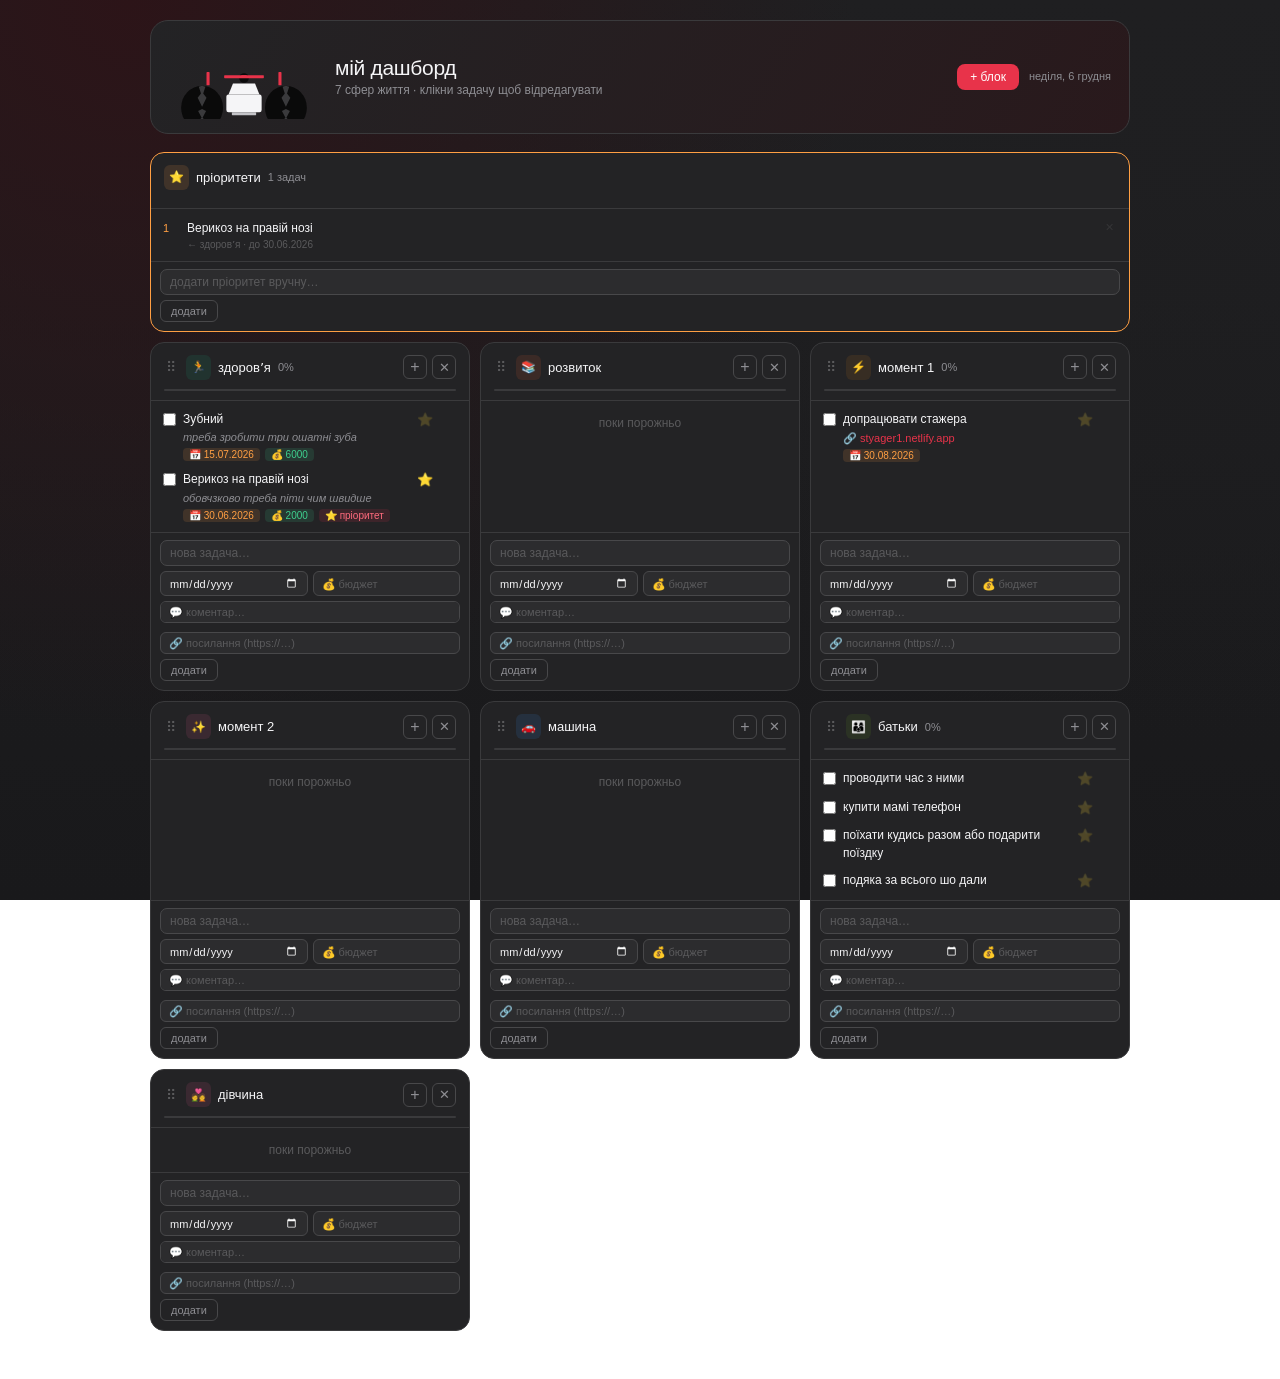
==== commit 96857d07: "Add files via upload" ====
--- a/index.html
+++ b/index.html
@@ -4,160 +4,27 @@
 <meta charset="UTF-8"/>
 <meta name="viewport" content="width=device-width, initial-scale=1.0"/>
 <title>мій дашборд</title>
-<style>
-*{box-sizing:border-box;margin:0;padding:0}
-:root{
-  --bg:#121016;--surface:#1c1a22;--surface2:#262430;
-  --border:#322f3b;--border2:#403c4a;
-  --text:#f5f3f7;--muted:#9089a0;--hint:#5c5668;
-  --accent:#9c8cff;--warn:#ff9f43;--racered:#e8334a;
-}
-body{
-  font-family:-apple-system,BlinkMacSystemFont,'Segoe UI',sans-serif;
-  background:
-    radial-gradient(circle at 15% 0%, #3a1f4d 0%, transparent 45%),
-    radial-gradient(circle at 85% 10%, #1f2f5c 0%, transparent 45%),
-    linear-gradient(180deg,#161320 0%,#0e0c14 100%);
-  background-attachment:fixed;
-  color:var(--text);min-height:100vh;padding:20px 14px 48px
-}
-.hero{max-width:980px;margin:0 auto 18px;display:flex;align-items:center;gap:16px;background:linear-gradient(120deg,#1c1626 0%,#221830 100%);border:0.5px solid var(--border);border-radius:18px;padding:14px 18px;overflow:hidden;position:relative}
-.hero-car{width:130px;flex-shrink:0}
-.hero-text{flex:1;min-width:0}
-.hero-text h1{font-size:21px;font-weight:500;letter-spacing:-.3px}
-.hero-text .sub{font-size:12px;color:var(--muted);margin-top:3px}
-.header-actions{display:flex;align-items:center;gap:10px;flex-wrap:wrap;justify-content:flex-end}
-.btn-add-block{font-size:12px;padding:6px 13px;background:var(--racered);border:none;border-radius:8px;color:#fff;cursor:pointer;transition:all .15s;white-space:nowrap;font-weight:500}
-.btn-add-block:hover{opacity:.88}
-.meta{font-size:11px;color:var(--muted);text-align:right;line-height:1.6}
-.priority-wrap{max-width:980px;margin:0 auto 10px}
-.grid{max-width:980px;margin:0 auto;display:grid;grid-template-columns:repeat(auto-fill,minmax(290px,1fr));gap:10px}
-.block{background:var(--surface);border:0.5px solid var(--border);border-radius:14px;overflow:hidden;display:flex;flex-direction:column;transition:opacity .2s,transform .2s}
-.block.priority-block{border-color:var(--warn)}
-.block.dragging{opacity:.4;transform:scale(.98)}
-.block.drag-over{border-color:var(--accent)}
-.block-top{padding:12px 13px 9px;border-bottom:0.5px solid var(--border)}
-.block-head{display:flex;align-items:center;gap:8px;margin-bottom:9px}
-.drag-handle{cursor:grab;color:var(--hint);font-size:14px;flex-shrink:0;padding:0 2px;user-select:none}
-.drag-handle:active{cursor:grabbing}
-.block-name{display:flex;align-items:center;gap:7px;font-size:13px;font-weight:500;flex:1}
-.block-icon{width:25px;height:25px;border-radius:6px;display:flex;align-items:center;justify-content:center;font-size:12px;flex-shrink:0}
-.pct{font-size:11px;color:var(--muted);font-weight:400}
-.head-actions{display:flex;gap:5px}
-.add-btn{width:24px;height:24px;background:transparent;border:0.5px solid var(--border2);border-radius:6px;color:var(--muted);cursor:pointer;font-size:16px;display:flex;align-items:center;justify-content:center;transition:all .15s}
-.add-btn:hover{border-color:var(--text);color:var(--text)}
-.del-block-btn{width:24px;height:24px;background:transparent;border:0.5px solid var(--border2);border-radius:6px;color:var(--hint);cursor:pointer;font-size:13px;display:flex;align-items:center;justify-content:center;transition:all .15s}
-.del-block-btn:hover{border-color:#e24b4a;color:#e24b4a}
-.bar-wrap{height:2px;background:var(--border);border-radius:2px;overflow:hidden}
-.bar-fill{height:100%;border-radius:2px;transition:width .4s ease}
-.tasks{padding:5px 7px;flex:1;min-height:44px}
-.task{display:flex;align-items:flex-start;gap:7px;padding:5px 5px;border-radius:7px;transition:background .1s;cursor:pointer}
-.task:hover{background:var(--surface2)}
-.task input[type=checkbox]{margin-top:2px;flex-shrink:0;cursor:pointer;accent-color:var(--accent);width:13px;height:13px}
-.tinfo{flex:1;min-width:0}
-.ttext{font-size:12px;line-height:1.45;color:var(--text);word-break:break-word}
-.ttext.done{text-decoration:line-through;color:var(--hint)}
-.tmeta{display:flex;gap:5px;margin-top:3px;flex-wrap:wrap;align-items:center}
-.tag{font-size:10px;padding:1px 6px;border-radius:4px;display:inline-flex;align-items:center;gap:2px;white-space:nowrap}
-.tag-date{background:#ff9f4322;color:#ff9f43}
-.tag-budget{background:#3ecf8e22;color:#3ecf8e}
-.tag-priority{background:#9c8cff22;color:#b3a5ff}
-.tcomment{font-size:11px;color:var(--muted);margin-top:2px;font-style:italic;line-height:1.4;word-break:break-word}
-.tlink{display:inline-flex;align-items:center;gap:3px;font-size:11px;color:var(--accent);margin-top:2px;text-decoration:none;word-break:break-all}
-.tlink:hover{text-decoration:underline}
-.star-btn{background:none;border:none;cursor:pointer;font-size:13px;padding:1px 2px;flex-shrink:0;opacity:.2;transition:opacity .15s;line-height:1;margin-top:1px}
-.star-btn.on{opacity:1}
-.star-btn:hover{opacity:.7}
-.del{opacity:0;font-size:11px;color:var(--hint);cursor:pointer;padding:1px 3px;flex-shrink:0;line-height:1.5;transition:opacity .1s}
-.task:hover .del{opacity:1}
-.del:hover{color:var(--muted)}
-.empty{font-size:12px;color:var(--hint);text-align:center;padding:10px 0}
-.inp-area{border-top:0.5px solid var(--border);padding:7px 9px 9px}
-.inp{width:100%;font-size:12px;background:var(--surface2);border:0.5px solid var(--border2);border-radius:7px;padding:5px 9px;color:var(--text);outline:none;transition:border-color .15s;margin-bottom:5px}
-.inp:focus{border-color:var(--accent)}
-.inp::placeholder{color:var(--hint)}
-.extra-fields{display:grid;grid-template-columns:1fr 1fr;gap:5px;margin-bottom:5px}
-.inp-sm{font-size:11px;background:var(--surface2);border:0.5px solid var(--border2);border-radius:6px;padding:4px 8px;color:var(--text);outline:none;transition:border-color .15s;width:100%}
-.inp-sm:focus{border-color:var(--accent)}
-.inp-sm::placeholder{color:var(--hint)}
-.inp-comment{width:100%;font-size:11px;background:var(--surface2);border:0.5px solid var(--border2);border-radius:6px;padding:4px 8px;color:var(--text);outline:none;transition:border-color .15s;margin-bottom:5px;resize:none}
-.inp-comment:focus{border-color:var(--accent)}
-.inp-comment::placeholder{color:var(--hint)}
-.inp-link{width:100%;font-size:11px;background:var(--surface2);border:0.5px solid var(--border2);border-radius:6px;padding:4px 8px;color:var(--accent);outline:none;transition:border-color .15s;margin-bottom:5px}
-.inp-link:focus{border-color:var(--accent)}
-.inp-link::placeholder{color:var(--hint)}
-.save{font-size:11px;padding:4px 10px;background:transparent;border:0.5px solid var(--border2);border-radius:6px;color:var(--muted);cursor:pointer;transition:all .15s}
-.save:hover{border-color:var(--text);color:var(--text)}
-.p-item{display:flex;align-items:flex-start;gap:8px;padding:6px 5px;border-radius:7px;transition:background .1s}
-.p-item:hover{background:var(--surface2)}
-.p-num{font-size:11px;color:var(--warn);font-weight:500;min-width:16px;margin-top:2px;flex-shrink:0}
-.p-body{flex:1;min-width:0}
-.p-text{font-size:12px;color:var(--text);line-height:1.4;word-break:break-word}
-.p-src{font-size:10px;color:var(--hint);margin-top:2px}
-.p-del{font-size:11px;color:var(--hint);cursor:pointer;opacity:.3;padding:1px 3px;flex-shrink:0;transition:opacity .1s}
-.p-item:hover .p-del{opacity:1}
-.p-del:hover{color:var(--muted)}
-.modal-bg{display:none;position:fixed;inset:0;background:rgba(0,0,0,.65);z-index:100;align-items:center;justify-content:center;padding:16px}
-.modal-bg.open{display:flex}
-.modal{background:var(--surface);border:0.5px solid var(--border2);border-radius:16px;padding:20px;width:320px;max-width:100%;box-shadow:0 12px 40px rgba(0,0,0,.45)}
-.modal h2{font-size:15px;font-weight:500;margin-bottom:14px}
-.modal-head{display:flex;align-items:center;justify-content:space-between;margin-bottom:14px}
-.modal-title{font-size:12px;color:var(--muted);font-weight:500;text-transform:uppercase;letter-spacing:.4px}
-.close-x{font-size:18px;color:var(--muted);cursor:pointer;line-height:1;padding:2px 4px}
-.close-x:hover{color:var(--text)}
-.modal-inp{width:100%;font-size:13px;background:var(--surface2);border:0.5px solid var(--border2);border-radius:8px;padding:7px 10px;color:var(--text);outline:none;margin-bottom:10px}
-.modal-inp:focus{border-color:var(--accent)}
-.modal-inp::placeholder{color:var(--hint)}
-.field-label{font-size:10px;color:var(--hint);text-transform:uppercase;letter-spacing:.4px;margin-bottom:4px;margin-top:10px}
-.field-label:first-child{margin-top:0}
-.field-inp{width:100%;font-size:13px;background:var(--surface2);border:0.5px solid var(--border2);border-radius:8px;padding:7px 10px;color:var(--text);outline:none}
-.field-inp:focus{border-color:var(--accent)}
-.field-inp.big{font-size:14px;font-weight:500;padding:8px 10px}
-.field-inp.link{color:var(--accent)}
-.row2{display:grid;grid-template-columns:1fr 1fr;gap:8px}
-.emoji-pick{display:flex;flex-wrap:wrap;gap:6px;margin-bottom:14px}
-.ep{font-size:18px;cursor:pointer;padding:4px;border-radius:6px;border:1.5px solid transparent;transition:border-color .1s}
-.ep.sel{border-color:var(--accent)}
-.ep:hover{border-color:var(--border2)}
-.modal-actions{display:flex;gap:8px;justify-content:space-between;margin-top:16px}
-.modal-actions.center{justify-content:flex-end}
-.modal-btn{font-size:12px;padding:6px 14px;border-radius:8px;cursor:pointer;border:0.5px solid var(--border2);background:transparent;color:var(--muted);transition:all .15s}
-.modal-btn:hover{border-color:var(--text);color:var(--text)}
-.modal-btn.primary{background:var(--accent);border-color:var(--accent);color:#fff}
-.modal-btn.primary:hover{opacity:.85}
-.modal-btn.danger{color:#ff6b6b;border-color:#ff6b6b33}
-.modal-btn.danger:hover{background:#ff6b6b15;border-color:#ff6b6b}
-@media(max-width:480px){
-  .grid{grid-template-columns:1fr}
-  .hero{flex-direction:column;align-items:flex-start;text-align:left}
-  .hero-car{width:100px}
-  .header-actions{width:100%;justify-content:space-between}
-  .extra-fields{grid-template-columns:1fr}
-  .row2{grid-template-columns:1fr}
-}
-</style>
+<link rel="stylesheet" href="css/style.css"/>
 </head>
 <body>
 
 <div class="hero">
-  <svg class="hero-car" viewBox="170 150 370 170" xmlns="http://www.w3.org/2000/svg">
-    <g transform="translate(170,150)">
-      <rect x="0" y="60" width="14" height="50" rx="3" fill="#e8334a"/>
-      <rect x="326" y="60" width="14" height="50" rx="3" fill="#e8334a"/>
-      <path d="M0 95 L40 95 L60 70 L300 70 L320 95 L340 95 L340 105 L0 105 Z" fill="#e8334a"/>
-      <path d="M40 70 Q70 35 110 35 L230 35 Q270 35 300 70 L280 70 Q255 45 225 45 L115 45 Q85 45 60 70 Z" fill="#d12b40"/>
-      <rect x="100" y="30" width="140" height="18" rx="4" fill="#f04559"/>
-      <circle cx="170" cy="20" r="16" fill="#1a1a1a"/>
-      <circle cx="170" cy="20" r="16" fill="none" stroke="#f04559" stroke-width="2"/>
-      <rect x="160" y="10" width="20" height="7" rx="3" fill="#2a2a30"/>
-      <g fill="#161616"><circle cx="55" cy="108" r="26"/><circle cx="285" cy="108" r="26"/></g>
-      <g fill="#2a2a30"><circle cx="55" cy="108" r="11"/><circle cx="285" cy="108" r="11"/></g>
-      <g fill="#161616"><circle cx="55" cy="108" r="4"/><circle cx="285" cy="108" r="4"/></g>
-      <path d="M-22 64 L0 64 L0 90 L-22 86 Z" fill="#a81f30"/>
-      <path d="M340 64 L362 64 L362 86 L340 90 Z" fill="#a81f30"/>
-      <rect x="60" y="58" width="220" height="10" rx="2" fill="#c01f30"/>
-      <rect x="158" y="38" width="24" height="3" fill="#0e0e10"/>
-      <rect x="158" y="44" width="24" height="3" fill="#0e0e10"/>
+  <svg class="hero-car" viewBox="0 0 680 380" xmlns="http://www.w3.org/2000/svg">
+    <g transform="translate(90,90)">
+      <ellipse cx="60" cy="240" rx="95" ry="100" fill="#0a0a0a"/>
+      <ellipse cx="440" cy="240" rx="95" ry="100" fill="#0a0a0a"/>
+      <path d="M60 140 L75 145 L65 175 L80 195 L60 235 L40 195 L55 175 L45 145 Z" fill="#3a3a3c"/>
+      <path d="M440 140 L455 145 L445 175 L460 195 L440 235 L420 195 L435 175 L425 145 Z" fill="#3a3a3c"/>
+      <path d="M60 245 L78 255 L62 285 L82 305 L60 340 L38 305 L58 285 L42 255 Z" fill="#3a3a3c"/>
+      <path d="M440 245 L458 255 L442 285 L462 305 L440 340 L418 305 L438 285 L422 255 Z" fill="#3a3a3c"/>
+      <rect x="170" y="180" width="160" height="80" rx="10" fill="#f5f5f7"/>
+      <path d="M180 180 L320 180 L300 130 L200 130 Z" fill="#f5f5f7"/>
+      <circle cx="250" cy="105" r="22" fill="#0a0a0a"/>
+      <rect x="237" y="92" width="26" height="9" rx="4" fill="#e8334a"/>
+      <rect x="160" y="92" width="180" height="14" rx="3" fill="#e8334a"/>
+      <rect x="80" y="78" width="14" height="60" rx="3" fill="#e8334a"/>
+      <rect x="406" y="78" width="14" height="60" rx="3" fill="#e8334a"/>
+      <rect x="195" y="260" width="110" height="14" rx="2" fill="#c4c4c8"/>
     </g>
   </svg>
   <div class="hero-text">
@@ -173,6 +40,7 @@
 <div class="priority-wrap" id="priority-wrap"></div>
 <div class="grid" id="grid"></div>
 
+<!-- модалка: новий блок -->
 <div class="modal-bg" id="block-modal-bg">
   <div class="modal">
     <h2>новий блок</h2>
@@ -185,6 +53,7 @@
   </div>
 </div>
 
+<!-- модалка: редагування задачі -->
 <div class="modal-bg" id="task-modal-bg">
   <div class="modal">
     <div class="modal-head">
@@ -196,7 +65,7 @@
     <div class="row2">
       <div>
         <div class="field-label">📅 термін</div>
-        <input class="field-inp" id="et-date"/>
+        <input type="date" class="field-inp date" id="et-date"/>
       </div>
       <div>
         <div class="field-label">💰 бюджет</div>
@@ -214,242 +83,25 @@
   </div>
 </div>
 
+<script src="js/data.js"></script>
+<script src="js/blocks.js"></script>
+<script src="js/priority.js"></script>
+<script src="js/modals.js"></script>
+<script src="js/password-gate.js"></script>
 <script>
-const BACKUP = {"tasks_v2_girl":"[{\"text\":\"поїздка в гори з палатками\",\"date\":\"\",\"budget\":\"\",\"comment\":\"\",\"done\":false,\"priority\":false},{\"text\":\"поїздка на сплав\",\"date\":\"\",\"budget\":\"\",\"comment\":\"\",\"done\":false,\"priority\":false},{\"text\":\"інше місто\",\"date\":\"\",\"budget\":\"\",\"comment\":\"\",\"done\":false,\"priority\":false},{\"text\":\"картинг\",\"date\":\"\",\"budget\":\"\",\"comment\":\"\",\"done\":false,\"priority\":false},{\"text\":\"поїзда на велосипедах\",\"date\":\"\",\"budget\":\"\",\"comment\":\"\",\"done\":false,\"priority\":false},{\"text\":\"Зробити пропозицію\",\"date\":\"30.08\",\"budget\":\"\",\"comment\":\"\\n\\nвибрати локацію та дату\\n\",\"done\":false,\"priority\":false}]","tasks_v2_parents":"[{\"text\":\"проводити час з ними\",\"date\":\"\",\"budget\":\"\",\"comment\":\"\",\"done\":false,\"priority\":false},{\"text\":\"купити мамі телефон\",\"date\":\"\",\"budget\":\"\",\"comment\":\"\",\"done\":false,\"priority\":false},{\"text\":\"поїхати кудись разом або подарити поїздку\",\"date\":\"\",\"budget\":\"\",\"comment\":\"\",\"done\":false,\"priority\":false},{\"text\":\"подяка за всього шо дали\",\"date\":\"\",\"budget\":\"\",\"comment\":\"\",\"done\":false,\"priority\":false}]","tasks_v2_health":"[{\"text\":\"Зубний\",\"date\":\"15.07\",\"budget\":\"6000\",\"comment\":\"треба зробити три ошатні зуба\",\"done\":false,\"priority\":false},{\"text\":\"Верикоз на правій нозі\",\"date\":\"30.06\",\"budget\":\"2000\",\"comment\":\"обовчзково треба піти чим швидше\",\"done\":false,\"priority\":true}]","tasks_v2_growth":"[{\"text\":\"Вивчати нові страви\",\"date\":\"\",\"budget\":\"\",\"comment\":\"\",\"done\":false,\"priority\":false},{\"text\":\"знімати відео про кухню\",\"date\":\"постійно\",\"budget\":\"0\",\"comment\":\"1-2 відео тиждень вести тік так та інстанрам придумати формат\\n\",\"done\":false,\"priority\":false},{\"text\":\"новий продукт щоб летів страшно і нікого не було\",\"date\":\"30.07\",\"budget\":\"0\",\"comment\":\"обрати день на подумати \",\"done\":false,\"priority\":false},{\"text\":\"знімати відео з машинками хоч вілс+ едіти\",\"date\":\"постійно\",\"budget\":\"0\",\"comment\":\"розписати покроковий плвн + візитки зробити \\n\",\"done\":false,\"priority\":false},{\"text\":\"вест бізнес Lego активно\",\"date\":\"постйно\",\"budget\":\"500\",\"comment\":\"оновити телеграм та постити відео створити сайт \",\"done\":false,\"priority\":false},{\"text\":\"Створити проект по кухні даш борт\",\"date\":\"30.06\",\"budget\":\"0\",\"comment\":\"продумати та затеси логіку та збір інформації\",\"done\":false,\"priority\":false}]","priorities_v2":"[{\"text\":\"Верикоз на правій нозі\",\"blockId\":\"health\",\"taskIdx\":1,\"date\":\"30.06\"}]","db_blocks_v2":"[{\"id\":\"health\",\"label\":\"здоровʼя\",\"icon\":\"🏃\",\"color\":\"#1d9e75\"},{\"id\":\"growth\",\"label\":\"розвиток\",\"icon\":\"📚\",\"color\":\"#d85a30\"},{\"id\":\"moment1\",\"label\":\"момент 1\",\"icon\":\"⚡\",\"color\":\"#ba7517\"},{\"id\":\"moment2\",\"label\":\"момент 2\",\"icon\":\"✨\",\"color\":\"#d4537e\"},{\"id\":\"car\",\"label\":\"машина\",\"icon\":\"🚗\",\"color\":\"#378add\"},{\"id\":\"parents\",\"label\":\"батьки\",\"icon\":\"👨‍👩‍👦\",\"color\":\"#639922\"},{\"id\":\"girl\",\"label\":\"дівчина\",\"icon\":\"💑\",\"color\":\"#d4537e\"}]","tasks_v2_moment1":"[{\"text\":\"допрацювати стажера\",\"date\":\"30.08\",\"budget\":\"\",\"comment\":\"https://styager1.netlify.app\",\"done\":false,\"priority\":false}]"};
-Object.keys(BACKUP).forEach(k=>{if(!localStorage.getItem(k))localStorage.setItem(k,BACKUP[k])});
+  restoreBackupIfEmpty();
+  rebuildGrid();
+  renderPriority();
+  initModalHandlers();
 
-const EMOJIS=['🎯','🏃','🚗','📚','⚡','✨','👨‍👩‍👦','💑','💪','🧠','💼','🏠','💰','🎵','✈️','🌱','🔧','📱','❤️','🎓'];
-const COLORS=['#9c8cff','#1d9e75','#378add','#d85a30','#ff9f43','#d4537e','#639922','#993556','#185fa5','#0f6e56'];
-const DEFAULT_BLOCKS=[
-  {id:'health',label:'здоровʼя',icon:'🏃',color:'#1d9e75'},
-  {id:'car',label:'машина',icon:'🚗',color:'#378add'},
-  {id:'growth',label:'розвиток',icon:'📚',color:'#d85a30'},
-  {id:'moment1',label:'момент 1',icon:'⚡',color:'#ff9f43'},
-  {id:'moment2',label:'момент 2',icon:'✨',color:'#d4537e'},
-  {id:'parents',label:'батьки',icon:'👨‍👩‍👦',color:'#639922'},
-  {id:'girl',label:'дівчина',icon:'💑',color:'#d4537e'},
-];
+  /* щоб увімкнути пароль на вхід: розкоментуй рядок нижче
+     і встанови свій пароль у js/password-gate.js */
+  // initPasswordGate();
 
-function blocksKey(){return'db_blocks_v2'}
-function lsKey(id){return'tasks_v2_'+id}
-function pKey(){return'priorities_v2'}
-function loadBlocks(){try{const r=localStorage.getItem(blocksKey());if(r)return JSON.parse(r);}catch{}localStorage.setItem(blocksKey(),JSON.stringify(DEFAULT_BLOCKS));return DEFAULT_BLOCKS;}
-function saveBlocks(b){try{localStorage.setItem(blocksKey(),JSON.stringify(b))}catch{}}
-function loadTasks(id){try{const r=localStorage.getItem(lsKey(id));return r?JSON.parse(r):[]}catch{return[]}}
-function saveTasks(id,t){try{localStorage.setItem(lsKey(id),JSON.stringify(t))}catch{}}
-function loadP(){try{const r=localStorage.getItem(pKey());return r?JSON.parse(r):[]}catch{return[]}}
-function saveP(p){try{localStorage.setItem(pKey(),JSON.stringify(p))}catch{}}
-function esc(t){const d=document.createElement('div');d.textContent=t;return d.innerHTML}
-function getLabelById(id){const b=loadBlocks().find(b=>b.id===id);return b?b.label:id}
-function normalizeUrl(u){if(!u)return'';return(/^https?:\/\//i.test(u))?u:'https://'+u;}
-
-let selectedEmoji=EMOJIS[0],colorIdx=0;
-function openBlockModal(){
-  selectedEmoji=EMOJIS[0];colorIdx=Math.floor(Math.random()*COLORS.length);
-  document.getElementById('modal-name').value='';
-  const pick=document.getElementById('emoji-pick');pick.innerHTML='';
-  EMOJIS.forEach(e=>{const s=document.createElement('span');s.className='ep'+(e===selectedEmoji?' sel':'');s.textContent=e;s.onclick=()=>{selectedEmoji=e;document.querySelectorAll('.ep').forEach(x=>x.classList.remove('sel'));s.classList.add('sel')};pick.appendChild(s)});
-  document.getElementById('block-modal-bg').classList.add('open');
-  setTimeout(()=>document.getElementById('modal-name').focus(),100);
-}
-function closeBlockModal(){document.getElementById('block-modal-bg').classList.remove('open')}
-function confirmBlockModal(){
-  const name=document.getElementById('modal-name').value.trim();if(!name)return;
-  const blocks=loadBlocks();const id='block_'+Date.now();
-  blocks.push({id,label:name,icon:selectedEmoji,color:COLORS[colorIdx%COLORS.length]});
-  saveBlocks(blocks);closeBlockModal();rebuildGrid();
-}
-document.getElementById('block-modal-bg').addEventListener('click',function(e){if(e.target===this)closeBlockModal()});
-
-let editCtx=null;
-function openTaskModal(blockId,idx){
-  const tasks=loadTasks(blockId);const t=tasks[idx];if(!t)return;
-  editCtx={blockId,idx};
-  document.getElementById('et-text').value=t.text||'';
-  document.getElementById('et-date').value=t.date||'';
-  document.getElementById('et-budget').value=t.budget||'';
-  document.getElementById('et-comment').value=t.comment||'';
-  document.getElementById('et-link').value=t.link||'';
-  document.getElementById('task-modal-bg').classList.add('open');
-}
-function closeTaskModal(){document.getElementById('task-modal-bg').classList.remove('open');editCtx=null}
-function saveFromModal(){
-  if(!editCtx)return;
-  const tasks=loadTasks(editCtx.blockId);const t=tasks[editCtx.idx];if(!t)return;
-  t.text=document.getElementById('et-text').value.trim()||t.text;
-  t.date=document.getElementById('et-date').value;
-  t.budget=document.getElementById('et-budget').value;
-  t.comment=document.getElementById('et-comment').value;
-  t.link=document.getElementById('et-link').value;
-  saveTasks(editCtx.blockId,tasks);
-  if(t.priority){
-    const priorities=loadP();
-    const pi=priorities.findIndex(p=>p.blockId===editCtx.blockId&&p.taskIdx===editCtx.idx);
-    if(pi>=0){priorities[pi].text=t.text;priorities[pi].date=t.date;saveP(priorities);}
-  }
-  renderBlock(editCtx.blockId);renderPriority();closeTaskModal();
-}
-function deleteFromModal(){
-  if(!editCtx)return;
-  delTask(editCtx.blockId,editCtx.idx);
-  closeTaskModal();
-}
-document.getElementById('task-modal-bg').addEventListener('click',function(e){if(e.target===this)closeTaskModal()});
-
-function renderPriority(){
-  const wrap=document.getElementById('priority-wrap');const items=loadP();wrap.innerHTML='';
-  const block=document.createElement('div');block.className='block priority-block';
-  block.innerHTML=`
-    <div class="block-top">
-      <div class="block-head">
-        <div class="block-name"><div class="block-icon" style="background:#ff9f4322">⭐</div>пріоритети<span class="pct">${items.length?items.length+' задач':''}</span></div>
-      </div>
-    </div>
-    <div class="tasks" id="p-tasks"></div>
-    <div class="inp-area">
-      <input class="inp" id="p-inp" placeholder="додати пріоритет вручну…" onkeydown="if(event.key==='Enter')addPriority()"/>
-      <button class="save" onclick="addPriority()">додати</button>
-    </div>`;
-  wrap.appendChild(block);
-  const ct=document.getElementById('p-tasks');
-  if(!items.length){ct.innerHTML='<div class="empty">поки порожньо — став ⭐ на задачу або пиши вручну</div>';return;}
-  items.forEach((item,i)=>{
-    const row=document.createElement('div');row.className='p-item';
-    row.innerHTML=`<div class="p-num">${i+1}</div><div class="p-body"><div class="p-text">${esc(item.text)}</div><div class="p-src">${item.blockId?'← '+getLabelById(item.blockId)+(item.date?' · до '+esc(item.date):''):'← вручну'}</div></div><span class="p-del" onclick="removePriority(${i},'${item.blockId||''}',${item.taskIdx!==undefined?item.taskIdx:-1})">✕</span>`;
-    ct.appendChild(row);
-  });
-}
-function addPriority(){const inp=document.getElementById('p-inp');const text=(inp.value||'').trim();if(!text)return;const items=loadP();items.push({text});saveP(items);inp.value='';renderPriority();}
-function removePriority(i,blockId,taskIdx){
-  const items=loadP();items.splice(i,1);saveP(items);
-  if(blockId&&taskIdx>=0){const tasks=loadTasks(blockId);if(tasks[taskIdx]){tasks[taskIdx].priority=false;saveTasks(blockId,tasks);}renderBlock(blockId);}
-  renderPriority();
-}
-
-function renderBlock(id){
-  const tasks=loadTasks(id);
-  const ct=document.getElementById('t_'+id);if(!ct)return;
-  const done=tasks.filter(t=>t.done).length,total=tasks.length,pct=total?Math.round(done/total*100):0;
-  const fill=document.getElementById('f_'+id);if(fill)fill.style.width=pct+'%';
-  const pctEl=document.getElementById('pct_'+id);if(pctEl)pctEl.textContent=total?pct+'%':'';
-  if(!tasks.length){ct.innerHTML='<div class="empty">поки порожньо</div>';return;}
-  ct.innerHTML='';
-  tasks.forEach((t,i)=>{
-    const row=document.createElement('div');row.className='task';
-    row.onclick=function(e){if(e.target.tagName==='INPUT'||e.target.classList.contains('star-btn')||e.target.classList.contains('del'))return;openTaskModal(id,i)};
-    let metaHtml='';
-    if(t.date||t.budget||t.priority){
-      metaHtml='<div class="tmeta">';
-      if(t.date)metaHtml+=`<span class="tag tag-date">📅 ${esc(t.date)}</span>`;
-      if(t.budget)metaHtml+=`<span class="tag tag-budget">💰 ${esc(t.budget)}</span>`;
-      if(t.priority)metaHtml+=`<span class="tag tag-priority">⭐ пріоритет</span>`;
-      metaHtml+='</div>';
-    }
-    const comm=t.comment&&!t.comment.startsWith('http')?`<div class="tcomment">${esc(t.comment)}</div>`:'';
-    const linkUrl=t.link?normalizeUrl(t.link):(t.comment&&t.comment.startsWith('http')?t.comment:'');
-    const linkHtml=linkUrl?`<a class="tlink" href="${esc(linkUrl)}" target="_blank" rel="noopener" onclick="event.stopPropagation()">🔗 ${esc(linkUrl.replace(/^https?:\/\//,''))}</a>`:'';
-    row.innerHTML=`
-      <input type="checkbox" ${t.done?'checked':''} onchange="toggleTask('${id}',${i})" onclick="event.stopPropagation()"/>
-      <div class="tinfo">
-        <div class="ttext${t.done?' done':''}">${esc(t.text)}</div>
-        ${comm}${linkHtml}${metaHtml}
-      </div>
-      <button class="star-btn${t.priority?' on':''}" onclick="event.stopPropagation();togglePriority('${id}',${i})" title="у пріоритети">⭐</button>
-      <span class="del" onclick="event.stopPropagation();delTask('${id}',${i})">✕</span>`;
-    ct.appendChild(row);
-  });
-}
-function toggleTask(id,i){const tasks=loadTasks(id);if(tasks[i])tasks[i].done=!tasks[i].done;saveTasks(id,tasks);renderBlock(id);}
-function togglePriority(id,i){
-  const tasks=loadTasks(id);if(!tasks[i])return;const t=tasks[i];const priorities=loadP();
-  if(t.priority){t.priority=false;const idx=priorities.findIndex(p=>p.blockId===id&&p.taskIdx===i);if(idx>=0)priorities.splice(idx,1);}
-  else{t.priority=true;priorities.push({text:t.text,blockId:id,taskIdx:i,date:t.date||''});}
-  saveTasks(id,tasks);saveP(priorities);renderBlock(id);renderPriority();
-}
-function delTask(id,i){
-  const tasks=loadTasks(id);
-  if(tasks[i]&&tasks[i].priority){const priorities=loadP();const idx=priorities.findIndex(p=>p.blockId===id&&p.taskIdx===i);if(idx>=0)priorities.splice(idx,1);saveP(priorities);}
-  tasks.splice(i,1);saveTasks(id,tasks);renderBlock(id);renderPriority();
-}
-function addTask(id){
-  const inp=document.getElementById('i_'+id);
-  const dateI=document.getElementById('d_'+id);
-  const budgetI=document.getElementById('b_'+id);
-  const commentI=document.getElementById('c_'+id);
-  const linkI=document.getElementById('l_'+id);
-  const text=(inp&&inp.value||'').trim();if(!text)return;
-  const tasks=loadTasks(id);
-  tasks.push({text,date:(dateI&&dateI.value)||'',budget:(budgetI&&budgetI.value)||'',comment:(commentI&&commentI.value)||'',link:(linkI&&linkI.value)||'',done:false,priority:false});
-  saveTasks(id,tasks);
-  inp.value='';if(dateI)dateI.value='';if(budgetI)budgetI.value='';if(commentI)commentI.value='';if(linkI)linkI.value='';
-  renderBlock(id);
-}
-function deleteBlock(id){
-  if(!confirm('Видалити блок разом із задачами?'))return;
-  const blocks=loadBlocks().filter(b=>b.id!==id);saveBlocks(blocks);
-  localStorage.removeItem(lsKey(id));
-  const priorities=loadP().filter(p=>p.blockId!==id);saveP(priorities);
-  rebuildGrid();renderPriority();
-}
-
-let dragSrc=null;
-function buildBlockEl(b){
-  const div=document.createElement('div');div.className='block';div.dataset.id=b.id;div.draggable=true;
-  div.innerHTML=`
-    <div class="block-top">
-      <div class="block-head">
-        <span class="drag-handle" title="перетягнути">⠿</span>
-        <div class="block-name"><div class="block-icon" style="background:${b.color}22">${b.icon}</div>${esc(b.label)}<span class="pct" id="pct_${b.id}"></span></div>
-        <div class="head-actions">
-          <button class="add-btn" onclick="document.getElementById('i_${b.id}').focus()" aria-label="додати">+</button>
-          <button class="del-block-btn" onclick="deleteBlock('${b.id}')" title="видалити блок">✕</button>
-        </div>
-      </div>
-      <div class="bar-wrap"><div class="bar-fill" id="f_${b.id}" style="background:${b.color};width:0%"></div></div>
-    </div>
-    <div class="tasks" id="t_${b.id}"></div>
-    <div class="inp-area">
-      <input class="inp" id="i_${b.id}" placeholder="нова задача…" onkeydown="if(event.key==='Enter')addTask('${b.id}')"/>
-      <div class="extra-fields">
-        <input class="inp-sm" id="d_${b.id}" placeholder="📅 термін"/>
-        <input class="inp-sm" id="b_${b.id}" placeholder="💰 бюджет"/>
-      </div>
-      <textarea class="inp-comment" id="c_${b.id}" placeholder="💬 коментар…" rows="1"></textarea>
-      <input class="inp-link" id="l_${b.id}" placeholder="🔗 посилання (https://…)"/>
-      <button class="save" onclick="addTask('${b.id}')">додати</button>
-    </div>`;
-  div.addEventListener('dragstart',e=>{dragSrc=div;div.classList.add('dragging');e.dataTransfer.effectAllowed='move'});
-  div.addEventListener('dragend',()=>{div.classList.remove('dragging');document.querySelectorAll('.block').forEach(b=>b.classList.remove('drag-over'))});
-  div.addEventListener('dragover',e=>{e.preventDefault();if(div!==dragSrc)div.classList.add('drag-over')});
-  div.addEventListener('dragleave',()=>div.classList.remove('drag-over'));
-  div.addEventListener('drop',e=>{
-    e.preventDefault();div.classList.remove('drag-over');
-    if(!dragSrc||dragSrc===div)return;
-    const grid=document.getElementById('grid');
-    const children=[...grid.children];
-    const fromIdx=children.indexOf(dragSrc),toIdx=children.indexOf(div);
-    if(fromIdx<0||toIdx<0)return;
-    if(fromIdx<toIdx)grid.insertBefore(dragSrc,div.nextSibling);else grid.insertBefore(dragSrc,div);
-    const newOrder=[...grid.children].map(el=>el.dataset.id);
-    const blocks=loadBlocks();
-    saveBlocks(newOrder.map(id=>blocks.find(b=>b.id===id)).filter(Boolean));
-  });
-  return div;
-}
-function rebuildGrid(){
-  const grid=document.getElementById('grid');grid.innerHTML='';
-  loadBlocks().forEach(b=>{const el=buildBlockEl(b);grid.appendChild(el);renderBlock(b.id);});
-}
-
-rebuildGrid();renderPriority();
-
-const mons=['січня','лютого','березня','квітня','травня','червня','липня','серпня','вересня','жовтня','листопада','грудня'];
-const ds=['неділя','понеділок','вівторок','середа','четвер','пʼятниця','субота'];
-const now=new Date();
-document.getElementById('meta').textContent=ds[now.getDay()]+', '+now.getDate()+' '+mons[now.getMonth()];
-
-document.addEventListener('keydown',e=>{if(e.key==='Escape'){closeTaskModal();closeBlockModal();}});
+  const mons = ['січня','лютого','березня','квітня','травня','червня','липня','серпня','вересня','жовтня','листопада','грудня'];
+  const ds = ['неділя','понеділок','вівторок','середа','четвер','пʼятниця','субота'];
+  const now = new Date();
+  document.getElementById('meta').textContent = ds[now.getDay()] + ', ' + now.getDate() + ' ' + mons[now.getMonth()];
 </script>
 </body>
 </html>
-
--- a/css/style.css
+++ b/css/style.css
@@ -0,0 +1,244 @@
+* { box-sizing: border-box; margin: 0; padding: 0; }
+
+:root {
+  --bg: #1c1c1e;
+  --surface: #232325;
+  --surface2: #2c2c2e;
+  --border: #3a3a3c;
+  --border2: #48484a;
+  --text: #f5f5f7;
+  --muted: #8e8e93;
+  --hint: #5a5a5c;
+  --accent: #e8334a;
+  --warn: #ff9f43;
+}
+
+body {
+  font-family: -apple-system, BlinkMacSystemFont, 'Segoe UI', sans-serif;
+  background:
+    radial-gradient(circle at 10% 0%, #2c1418 0%, transparent 50%),
+    radial-gradient(circle at 90% 0%, #1f1f21 0%, transparent 50%),
+    linear-gradient(180deg, #1f1f21 0%, #19191b 100%);
+  background-attachment: fixed;
+  color: var(--text);
+  min-height: 100vh;
+  padding: 20px 14px 48px;
+}
+
+/* ── hero / header ─────────────────────────────────────────────── */
+.hero {
+  max-width: 980px;
+  margin: 0 auto 18px;
+  display: flex;
+  align-items: center;
+  gap: 16px;
+  background: linear-gradient(120deg, #232325 0%, #29191c 100%);
+  border: 0.5px solid var(--border);
+  border-radius: 18px;
+  padding: 14px 18px;
+  overflow: hidden;
+}
+.hero-car { width: 150px; flex-shrink: 0; }
+.hero-text { flex: 1; min-width: 0; }
+.hero-text h1 { font-size: 21px; font-weight: 500; letter-spacing: -.3px; }
+.hero-text .sub { font-size: 12px; color: var(--muted); margin-top: 3px; }
+.header-actions { display: flex; align-items: center; gap: 10px; flex-wrap: wrap; justify-content: flex-end; }
+.btn-add-block {
+  font-size: 12px; padding: 6px 13px; background: var(--accent); border: none;
+  border-radius: 8px; color: #fff; cursor: pointer; transition: all .15s;
+  white-space: nowrap; font-weight: 500;
+}
+.btn-add-block:hover { opacity: .88; }
+.meta { font-size: 11px; color: var(--muted); text-align: right; line-height: 1.6; }
+
+/* ── layout grid ───────────────────────────────────────────────── */
+.priority-wrap { max-width: 980px; margin: 0 auto 10px; }
+.grid {
+  max-width: 980px; margin: 0 auto;
+  display: grid; grid-template-columns: repeat(auto-fill, minmax(290px, 1fr));
+  gap: 10px;
+}
+
+/* ── block card ────────────────────────────────────────────────── */
+.block {
+  background: var(--surface); border: 0.5px solid var(--border);
+  border-radius: 14px; overflow: hidden; display: flex; flex-direction: column;
+  transition: opacity .2s, transform .2s;
+}
+.block.priority-block { border-color: var(--warn); }
+.block.dragging { opacity: .4; transform: scale(.98); }
+.block.drag-over { border-color: var(--accent); }
+
+.block-top { padding: 12px 13px 9px; border-bottom: 0.5px solid var(--border); }
+.block-head { display: flex; align-items: center; gap: 8px; margin-bottom: 9px; }
+.drag-handle { cursor: grab; color: var(--hint); font-size: 14px; flex-shrink: 0; padding: 0 2px; user-select: none; }
+.drag-handle:active { cursor: grabbing; }
+.block-name { display: flex; align-items: center; gap: 7px; font-size: 13px; font-weight: 500; flex: 1; }
+.block-icon { width: 25px; height: 25px; border-radius: 6px; display: flex; align-items: center; justify-content: center; font-size: 12px; flex-shrink: 0; }
+.pct { font-size: 11px; color: var(--muted); font-weight: 400; }
+.head-actions { display: flex; gap: 5px; }
+.add-btn, .del-block-btn {
+  width: 24px; height: 24px; background: transparent; border: 0.5px solid var(--border2);
+  border-radius: 6px; color: var(--muted); cursor: pointer; font-size: 16px;
+  display: flex; align-items: center; justify-content: center; transition: all .15s;
+}
+.add-btn:hover { border-color: var(--text); color: var(--text); }
+.del-block-btn { font-size: 13px; }
+.del-block-btn:hover { border-color: #e24b4a; color: #e24b4a; }
+
+.bar-wrap { height: 2px; background: var(--border); border-radius: 2px; overflow: hidden; }
+.bar-fill { height: 100%; border-radius: 2px; transition: width .4s ease; }
+
+/* ── task rows ─────────────────────────────────────────────────── */
+.tasks { padding: 5px 7px; flex: 1; min-height: 44px; }
+.task { display: flex; align-items: flex-start; gap: 7px; padding: 5px 5px; border-radius: 7px; transition: background .1s; cursor: pointer; }
+.task:hover { background: var(--surface2); }
+.task input[type=checkbox] { margin-top: 2px; flex-shrink: 0; cursor: pointer; accent-color: var(--accent); width: 13px; height: 13px; }
+.tinfo { flex: 1; min-width: 0; }
+.ttext { font-size: 12px; line-height: 1.45; color: var(--text); word-break: break-word; }
+.ttext.done { text-decoration: line-through; color: var(--hint); }
+.tmeta { display: flex; gap: 5px; margin-top: 3px; flex-wrap: wrap; align-items: center; }
+.tag { font-size: 10px; padding: 1px 6px; border-radius: 4px; display: inline-flex; align-items: center; gap: 2px; white-space: nowrap; }
+.tag-date { background: #ff9f4322; color: #ff9f43; }
+.tag-budget { background: #3ecf8e22; color: #3ecf8e; }
+.tag-priority { background: #e8334a22; color: #ff6b7d; }
+.tcomment { font-size: 11px; color: var(--muted); margin-top: 2px; font-style: italic; line-height: 1.4; word-break: break-word; }
+.tlink { display: inline-flex; align-items: center; gap: 3px; font-size: 11px; color: var(--accent); margin-top: 2px; text-decoration: none; word-break: break-all; }
+.tlink:hover { text-decoration: underline; }
+.star-btn { background: none; border: none; cursor: pointer; font-size: 13px; padding: 1px 2px; flex-shrink: 0; opacity: .2; transition: opacity .15s; line-height: 1; margin-top: 1px; }
+.star-btn.on { opacity: 1; }
+.star-btn:hover { opacity: .7; }
+.del { opacity: 0; font-size: 11px; color: var(--hint); cursor: pointer; padding: 1px 3px; flex-shrink: 0; line-height: 1.5; transition: opacity .1s; }
+.task:hover .del { opacity: 1; }
+.del:hover { color: var(--muted); }
+.empty { font-size: 12px; color: var(--hint); text-align: center; padding: 10px 0; }
+
+/* ── input area ────────────────────────────────────────────────── */
+.inp-area { border-top: 0.5px solid var(--border); padding: 7px 9px 9px; }
+.inp {
+  width: 100%; font-size: 12px; background: var(--surface2); border: 0.5px solid var(--border2);
+  border-radius: 7px; padding: 5px 9px; color: var(--text); outline: none;
+  transition: border-color .15s; margin-bottom: 5px;
+}
+.inp:focus { border-color: var(--accent); }
+.inp::placeholder { color: var(--hint); }
+.extra-fields { display: grid; grid-template-columns: 1fr 1fr; gap: 5px; margin-bottom: 5px; }
+.inp-sm, .inp-date {
+  font-size: 11px; background: var(--surface2); border: 0.5px solid var(--border2);
+  border-radius: 6px; padding: 4px 8px; color: var(--text); outline: none;
+  transition: border-color .15s; width: 100%; font-family: inherit;
+}
+.inp-sm:focus, .inp-date:focus { border-color: var(--accent); }
+.inp-sm::placeholder { color: var(--hint); }
+.inp-date { color-scheme: dark; }
+.inp-comment {
+  width: 100%; font-size: 11px; background: var(--surface2); border: 0.5px solid var(--border2);
+  border-radius: 6px; padding: 4px 8px; color: var(--text); outline: none;
+  transition: border-color .15s; margin-bottom: 5px; resize: none; font-family: inherit;
+}
+.inp-comment:focus { border-color: var(--accent); }
+.inp-comment::placeholder { color: var(--hint); }
+.inp-link {
+  width: 100%; font-size: 11px; background: var(--surface2); border: 0.5px solid var(--border2);
+  border-radius: 6px; padding: 4px 8px; color: var(--accent); outline: none;
+  transition: border-color .15s; margin-bottom: 5px; font-family: inherit;
+}
+.inp-link:focus { border-color: var(--accent); }
+.inp-link::placeholder { color: var(--hint); }
+.save {
+  font-size: 11px; padding: 4px 10px; background: transparent; border: 0.5px solid var(--border2);
+  border-radius: 6px; color: var(--muted); cursor: pointer; transition: all .15s;
+}
+.save:hover { border-color: var(--text); color: var(--text); }
+
+/* ── priority list ─────────────────────────────────────────────── */
+.p-item { display: flex; align-items: flex-start; gap: 8px; padding: 6px 5px; border-radius: 7px; transition: background .1s; }
+.p-item:hover { background: var(--surface2); }
+.p-num { font-size: 11px; color: var(--warn); font-weight: 500; min-width: 16px; margin-top: 2px; flex-shrink: 0; }
+.p-body { flex: 1; min-width: 0; }
+.p-text { font-size: 12px; color: var(--text); line-height: 1.4; word-break: break-word; }
+.p-src { font-size: 10px; color: var(--hint); margin-top: 2px; }
+.p-del { font-size: 11px; color: var(--hint); cursor: pointer; opacity: .3; padding: 1px 3px; flex-shrink: 0; transition: opacity .1s; }
+.p-item:hover .p-del { opacity: 1; }
+.p-del:hover { color: var(--muted); }
+
+/* ── modals ────────────────────────────────────────────────────── */
+.modal-bg {
+  display: none; position: fixed; inset: 0; background: rgba(0,0,0,.65);
+  z-index: 100; align-items: center; justify-content: center; padding: 16px;
+}
+.modal-bg.open { display: flex; }
+.modal {
+  background: var(--surface); border: 0.5px solid var(--border2); border-radius: 16px;
+  padding: 20px; width: 320px; max-width: 100%; box-shadow: 0 12px 40px rgba(0,0,0,.45);
+}
+.modal h2 { font-size: 15px; font-weight: 500; margin-bottom: 14px; }
+.modal-head { display: flex; align-items: center; justify-content: space-between; margin-bottom: 14px; }
+.modal-title { font-size: 12px; color: var(--muted); font-weight: 500; text-transform: uppercase; letter-spacing: .4px; }
+.close-x { font-size: 18px; color: var(--muted); cursor: pointer; line-height: 1; padding: 2px 4px; }
+.close-x:hover { color: var(--text); }
+.modal-inp {
+  width: 100%; font-size: 13px; background: var(--surface2); border: 0.5px solid var(--border2);
+  border-radius: 8px; padding: 7px 10px; color: var(--text); outline: none; margin-bottom: 10px;
+}
+.modal-inp:focus { border-color: var(--accent); }
+.modal-inp::placeholder { color: var(--hint); }
+.field-label { font-size: 10px; color: var(--hint); text-transform: uppercase; letter-spacing: .4px; margin-bottom: 4px; margin-top: 10px; }
+.field-label:first-child { margin-top: 0; }
+.field-inp {
+  width: 100%; font-size: 13px; background: var(--surface2); border: 0.5px solid var(--border2);
+  border-radius: 8px; padding: 7px 10px; color: var(--text); outline: none; font-family: inherit;
+}
+.field-inp:focus { border-color: var(--accent); }
+.field-inp.big { font-size: 14px; font-weight: 500; padding: 8px 10px; }
+.field-inp.link { color: var(--accent); }
+.field-inp.date { color-scheme: dark; }
+.row2 { display: grid; grid-template-columns: 1fr 1fr; gap: 8px; }
+.emoji-pick { display: flex; flex-wrap: wrap; gap: 6px; margin-bottom: 14px; }
+.ep { font-size: 18px; cursor: pointer; padding: 4px; border-radius: 6px; border: 1.5px solid transparent; transition: border-color .1s; }
+.ep.sel { border-color: var(--accent); }
+.ep:hover { border-color: var(--border2); }
+.modal-actions { display: flex; gap: 8px; justify-content: space-between; margin-top: 16px; }
+.modal-actions.center { justify-content: flex-end; }
+.modal-btn {
+  font-size: 12px; padding: 6px 14px; border-radius: 8px; cursor: pointer;
+  border: 0.5px solid var(--border2); background: transparent; color: var(--muted); transition: all .15s;
+}
+.modal-btn:hover { border-color: var(--text); color: var(--text); }
+.modal-btn.primary { background: var(--accent); border-color: var(--accent); color: #fff; }
+.modal-btn.primary:hover { opacity: .85; }
+.modal-btn.danger { color: #ff6b6b; border-color: #ff6b6b33; }
+.modal-btn.danger:hover { background: #ff6b6b15; border-color: #ff6b6b; }
+
+/* ── password gate ─────────────────────────────────────────────── */
+.gate-bg {
+  position: fixed; inset: 0; background: var(--bg); z-index: 200;
+  display: flex; align-items: center; justify-content: center; padding: 16px;
+}
+.gate-box {
+  background: var(--surface); border: 0.5px solid var(--border2); border-radius: 16px;
+  padding: 28px; width: 300px; max-width: 100%; text-align: center;
+}
+.gate-box h2 { font-size: 16px; font-weight: 500; margin-bottom: 14px; }
+.gate-inp {
+  width: 100%; font-size: 14px; background: var(--surface2); border: 0.5px solid var(--border2);
+  border-radius: 8px; padding: 9px 12px; color: var(--text); outline: none; text-align: center;
+  margin-bottom: 10px; letter-spacing: 2px;
+}
+.gate-inp:focus { border-color: var(--accent); }
+.gate-btn {
+  width: 100%; font-size: 13px; padding: 8px; background: var(--accent); border: none;
+  border-radius: 8px; color: #fff; cursor: pointer; font-weight: 500;
+}
+.gate-btn:hover { opacity: .88; }
+.gate-error { font-size: 11px; color: #ff6b6b; margin-top: 8px; min-height: 14px; }
+
+/* ── responsive ────────────────────────────────────────────────── */
+@media (max-width: 480px) {
+  .grid { grid-template-columns: 1fr; }
+  .hero { flex-direction: column; align-items: flex-start; text-align: left; }
+  .hero-car { width: 110px; }
+  .header-actions { width: 100%; justify-content: space-between; }
+  .extra-fields { grid-template-columns: 1fr; }
+  .row2 { grid-template-columns: 1fr; }
+}
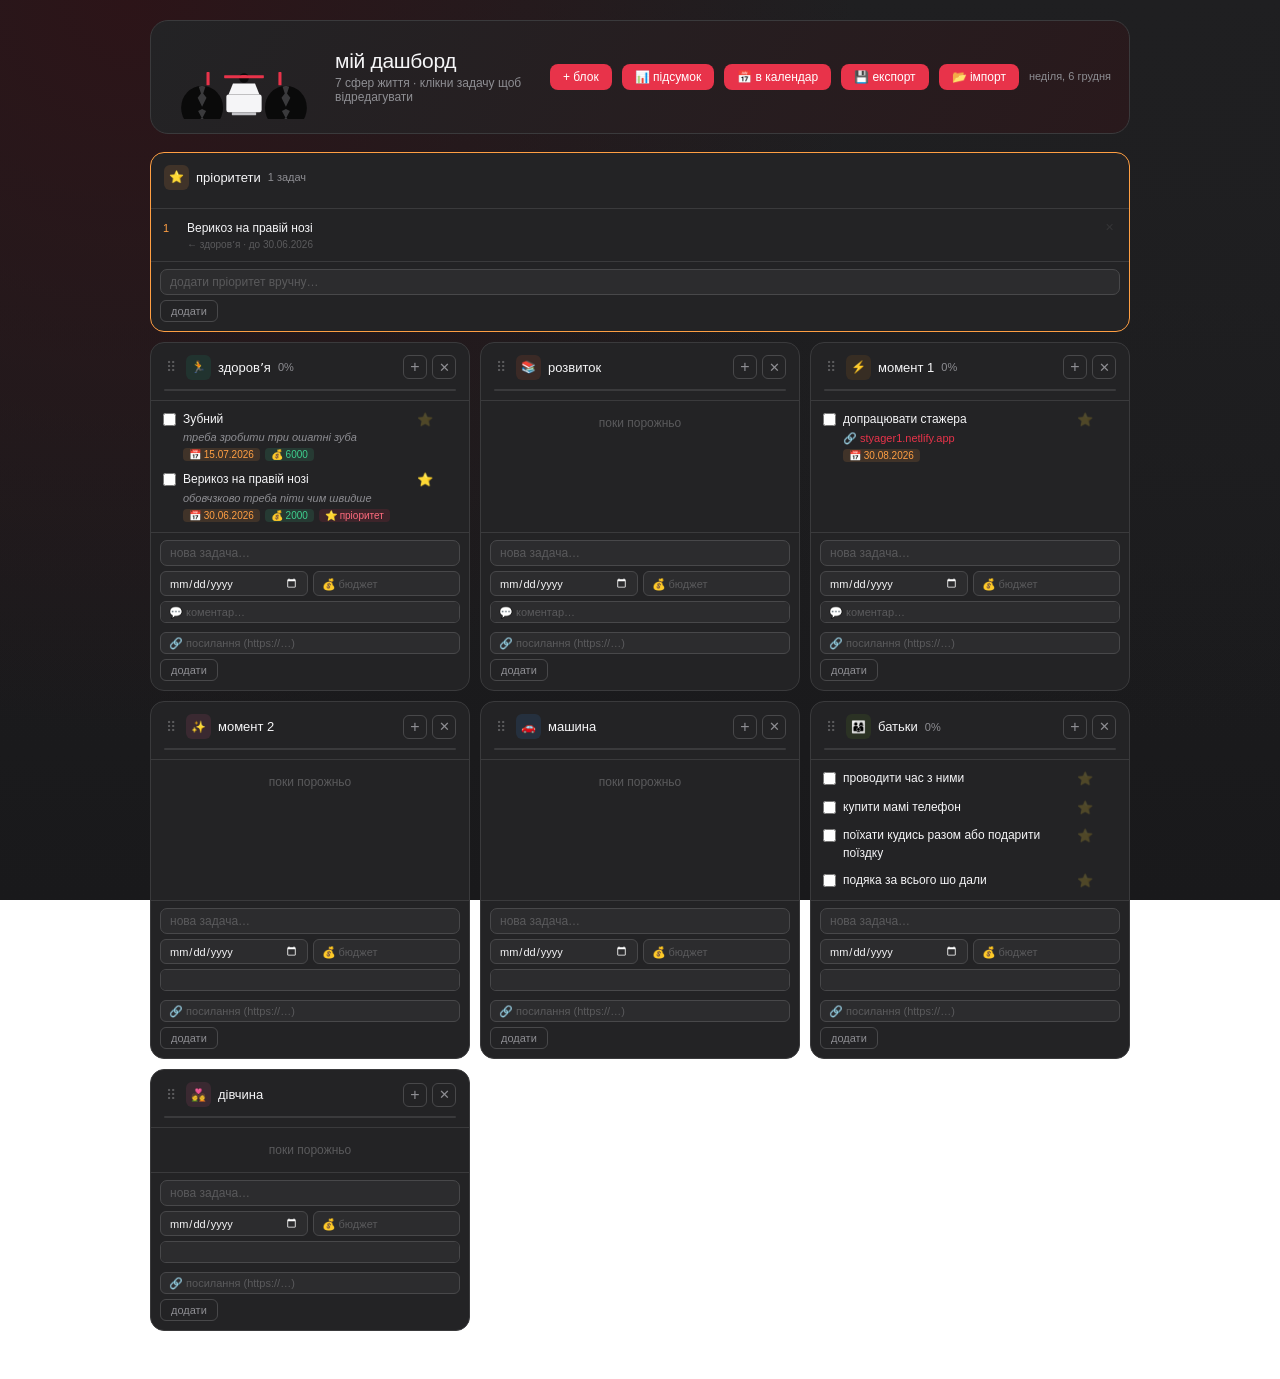
==== commit 7bb6a54e: "Update index.html 2.0" ====
--- a/index.html
+++ b/index.html
@@ -33,6 +33,11 @@
   </div>
   <div class="header-actions">
     <button class="btn-add-block" onclick="openBlockModal()">+ блок</button>
+    <button class="btn-add-block" onclick="showSummary()">📊 підсумок</button>
+    <button class="btn-add-block" onclick="exportICS()">📅 в календар</button>
+    <button class="btn-add-block" onclick="exportData()">💾 експорт</button>
+    <button class="btn-add-block" onclick="document.getElementById('imp').click()">📂 імпорт</button>
+    <input type="file" id="imp" accept=".json" style="display:none" onchange="importData(this)"/>
     <div class="meta" id="meta"></div>
   </div>
 </div>
@@ -88,6 +93,7 @@
 <script src="js/priority.js"></script>
 <script src="js/modals.js"></script>
 <script src="js/password-gate.js"></script>
+<script src="js/tools.js"></script>
 <script>
   restoreBackupIfEmpty();
   rebuildGrid();
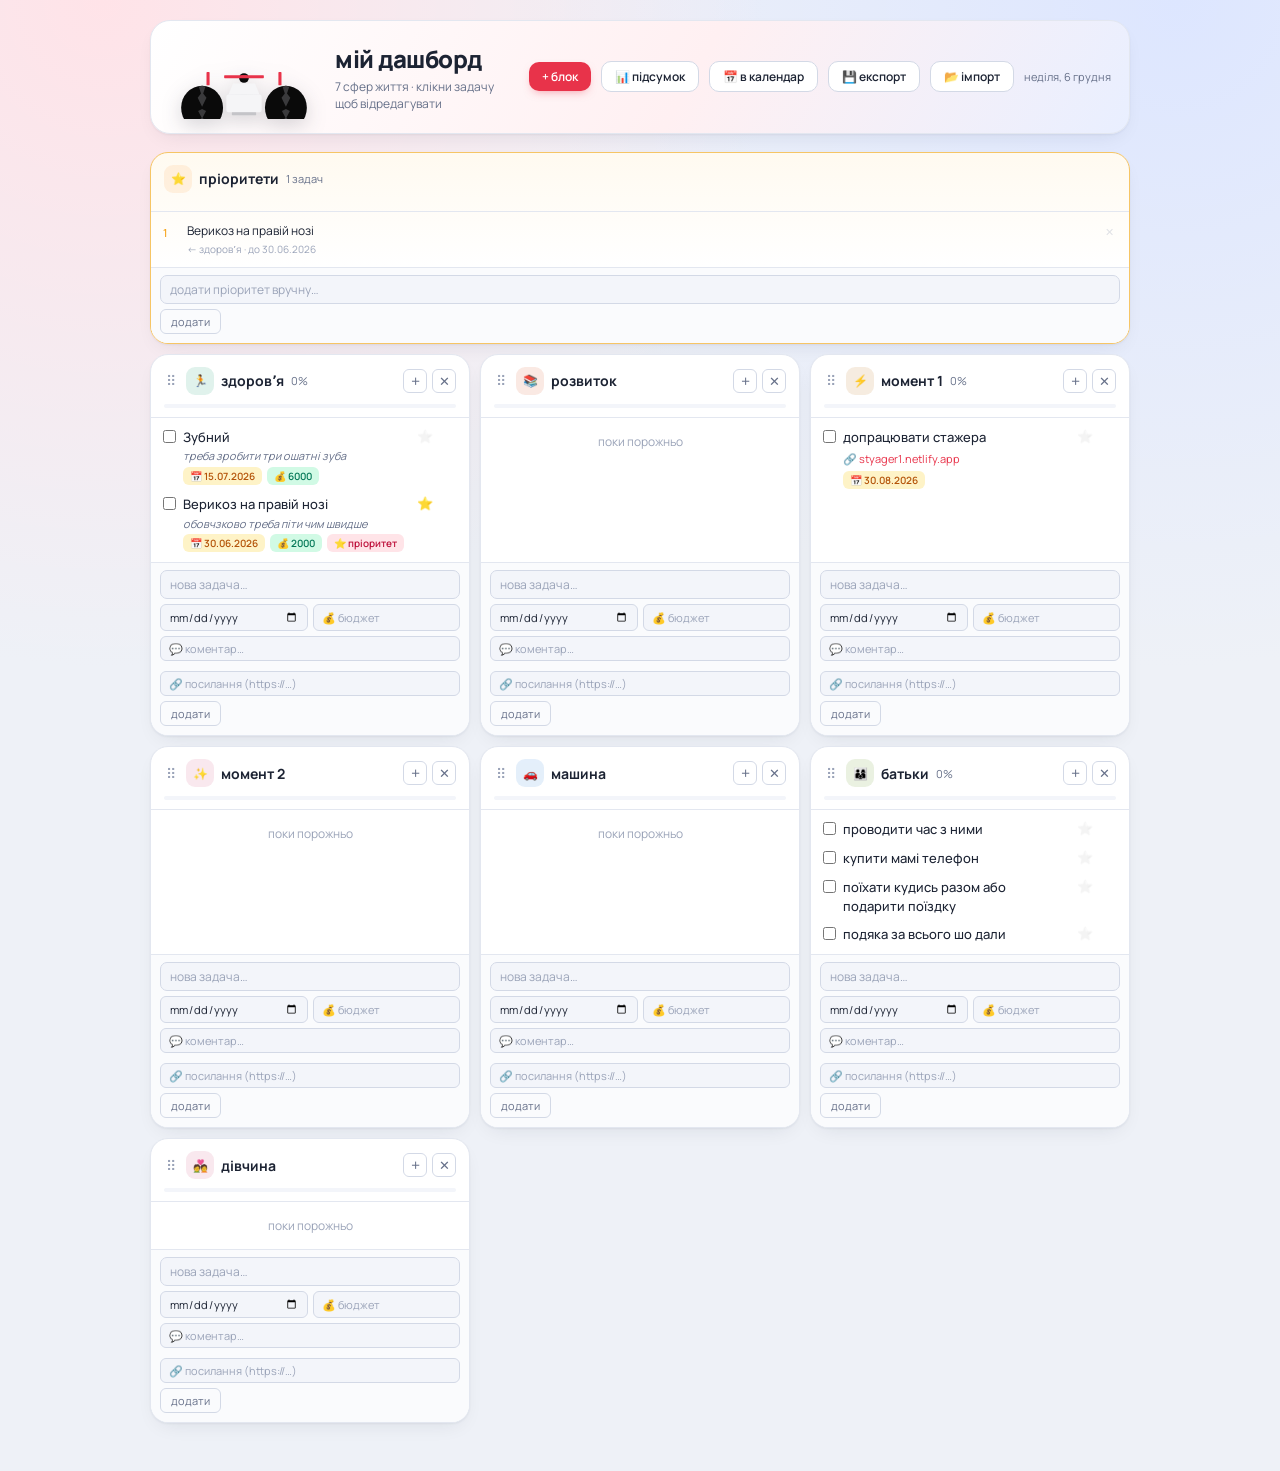
==== commit 511f90c7: "Update index.html3" ====
--- a/index.html
+++ b/index.html
@@ -3,7 +3,10 @@
 <head>
 <meta charset="UTF-8"/>
 <meta name="viewport" content="width=device-width, initial-scale=1.0"/>
+<meta name="theme-color" content="#eef1f7"/>
 <title>мій дашборд</title>
+<link rel="preconnect" href="https://fonts.googleapis.com"/>
+<link href="https://fonts.googleapis.com/css2?family=Manrope:wght@400;500;600;700;800&display=swap&subset=cyrillic" rel="stylesheet"/>
 <link rel="stylesheet" href="css/style.css"/>
 </head>
 <body>
@@ -36,8 +39,7 @@
     <button class="btn-add-block" onclick="showSummary()">📊 підсумок</button>
     <button class="btn-add-block" onclick="exportICS()">📅 в календар</button>
     <button class="btn-add-block" onclick="exportData()">💾 експорт</button>
-    <button class="btn-add-block" onclick="document.getElementById('imp').click()">📂 імпорт</button>
-    <input type="file" id="imp" accept=".json" style="display:none" onchange="importData(this)"/>
+    <button class="btn-add-block" onclick="openImport()">📂 імпорт</button>
     <div class="meta" id="meta"></div>
   </div>
 </div>
--- a/css/style.css
+++ b/css/style.css
@@ -1,29 +1,32 @@
 * { box-sizing: border-box; margin: 0; padding: 0; }
 
 :root {
-  --bg: #1c1c1e;
-  --surface: #232325;
-  --surface2: #2c2c2e;
-  --border: #3a3a3c;
-  --border2: #48484a;
-  --text: #f5f5f7;
-  --muted: #8e8e93;
-  --hint: #5a5a5c;
+  --bg: #eef1f7;
+  --surface: #ffffff;
+  --surface2: #f3f5fa;
+  --border: #e3e7f0;
+  --border2: #d3d9e6;
+  --text: #1c2333;
+  --muted: #667089;
+  --hint: #9aa3b8;
   --accent: #e8334a;
-  --warn: #ff9f43;
+  --warn: #f59e0b;
+  --shadow: 0 1px 2px rgba(28,35,51,.05), 0 8px 22px -10px rgba(28,35,51,.12);
 }
 
 body {
-  font-family: -apple-system, BlinkMacSystemFont, 'Segoe UI', sans-serif;
+  font-family: 'Manrope', -apple-system, BlinkMacSystemFont, 'Segoe UI', sans-serif;
   background:
-    radial-gradient(circle at 10% 0%, #2c1418 0%, transparent 50%),
-    radial-gradient(circle at 90% 0%, #1f1f21 0%, transparent 50%),
-    linear-gradient(180deg, #1f1f21 0%, #19191b 100%);
+    radial-gradient(circle at 8% 0%, #ffe3e8 0%, transparent 45%),
+    radial-gradient(circle at 92% 0%, #dde6ff 0%, transparent 45%),
+    var(--bg);
   background-attachment: fixed;
   color: var(--text);
   min-height: 100vh;
   padding: 20px 14px 48px;
-}
+  -webkit-font-smoothing: antialiased;
+}
+button, input, textarea { font-family: inherit; }
 
 /* ── hero / header ─────────────────────────────────────────────── */
 .hero {
@@ -32,23 +35,26 @@
   display: flex;
   align-items: center;
   gap: 16px;
-  background: linear-gradient(120deg, #232325 0%, #29191c 100%);
-  border: 0.5px solid var(--border);
-  border-radius: 18px;
+  background: linear-gradient(120deg, #ffffff 0%, #fff0f2 55%, #e9efff 100%);
+  border: 1px solid var(--border);
+  border-radius: 20px;
+  box-shadow: var(--shadow);
   padding: 14px 18px;
   overflow: hidden;
 }
-.hero-car { width: 150px; flex-shrink: 0; }
+.hero-car { width: 150px; flex-shrink: 0; filter: drop-shadow(0 6px 10px rgba(28,35,51,.18)); }
 .hero-text { flex: 1; min-width: 0; }
-.hero-text h1 { font-size: 21px; font-weight: 500; letter-spacing: -.3px; }
+.hero-text h1 { font-size: 24px; font-weight: 800; letter-spacing: -.5px; }
 .hero-text .sub { font-size: 12px; color: var(--muted); margin-top: 3px; }
 .header-actions { display: flex; align-items: center; gap: 10px; flex-wrap: wrap; justify-content: flex-end; }
 .btn-add-block {
   font-size: 12px; padding: 6px 13px; background: var(--accent); border: none;
-  border-radius: 8px; color: #fff; cursor: pointer; transition: all .15s;
-  white-space: nowrap; font-weight: 500;
+  border-radius: 10px; color: #fff; cursor: pointer; transition: all .15s;
+  white-space: nowrap; font-weight: 600; box-shadow: 0 4px 10px -4px rgba(232,51,74,.5);
 }
 .btn-add-block:hover { opacity: .88; }
+.header-actions .btn-add-block + .btn-add-block { background: #fff; color: var(--text); border: 1px solid var(--border2); box-shadow: none; }
+.header-actions .btn-add-block + .btn-add-block:hover { border-color: var(--accent); color: var(--accent); opacity: 1; }
 .meta { font-size: 11px; color: var(--muted); text-align: right; line-height: 1.6; }
 
 /* ── layout grid ───────────────────────────────────────────────── */
@@ -61,32 +67,32 @@
 
 /* ── block card ────────────────────────────────────────────────── */
 .block {
-  background: var(--surface); border: 0.5px solid var(--border);
-  border-radius: 14px; overflow: hidden; display: flex; flex-direction: column;
+  background: var(--surface); border: 1px solid var(--border);
+  border-radius: 18px; box-shadow: var(--shadow); overflow: hidden; display: flex; flex-direction: column;
   transition: opacity .2s, transform .2s;
 }
-.block.priority-block { border-color: var(--warn); }
+.block.priority-block { border-color: #f6c565; background: linear-gradient(180deg, #fffaf0 0%, #fff 60%); }
 .block.dragging { opacity: .4; transform: scale(.98); }
 .block.drag-over { border-color: var(--accent); }
 
-.block-top { padding: 12px 13px 9px; border-bottom: 0.5px solid var(--border); }
+.block-top { padding: 12px 13px 9px; border-bottom: 1px solid var(--border); }
 .block-head { display: flex; align-items: center; gap: 8px; margin-bottom: 9px; }
 .drag-handle { cursor: grab; color: var(--hint); font-size: 14px; flex-shrink: 0; padding: 0 2px; user-select: none; }
 .drag-handle:active { cursor: grabbing; }
-.block-name { display: flex; align-items: center; gap: 7px; font-size: 13px; font-weight: 500; flex: 1; }
-.block-icon { width: 25px; height: 25px; border-radius: 6px; display: flex; align-items: center; justify-content: center; font-size: 12px; flex-shrink: 0; }
+.block-name { display: flex; align-items: center; gap: 7px; font-size: 14px; font-weight: 700; flex: 1; }
+.block-icon { width: 28px; height: 28px; border-radius: 9px; display: flex; align-items: center; justify-content: center; font-size: 12px; flex-shrink: 0; }
 .pct { font-size: 11px; color: var(--muted); font-weight: 400; }
 .head-actions { display: flex; gap: 5px; }
 .add-btn, .del-block-btn {
-  width: 24px; height: 24px; background: transparent; border: 0.5px solid var(--border2);
+  width: 24px; height: 24px; background: transparent; border: 1px solid var(--border2);
   border-radius: 6px; color: var(--muted); cursor: pointer; font-size: 16px;
   display: flex; align-items: center; justify-content: center; transition: all .15s;
 }
 .add-btn:hover { border-color: var(--text); color: var(--text); }
 .del-block-btn { font-size: 13px; }
-.del-block-btn:hover { border-color: #e24b4a; color: #e24b4a; }
-
-.bar-wrap { height: 2px; background: var(--border); border-radius: 2px; overflow: hidden; }
+.del-block-btn:hover { border-color: #dc2626; color: #dc2626; }
+
+.bar-wrap { height: 4px; background: var(--surface2); border-radius: 4px; overflow: hidden; }
 .bar-fill { height: 100%; border-radius: 2px; transition: width .4s ease; }
 
 /* ── task rows ─────────────────────────────────────────────────── */
@@ -95,18 +101,18 @@
 .task:hover { background: var(--surface2); }
 .task input[type=checkbox] { margin-top: 2px; flex-shrink: 0; cursor: pointer; accent-color: var(--accent); width: 13px; height: 13px; }
 .tinfo { flex: 1; min-width: 0; }
-.ttext { font-size: 12px; line-height: 1.45; color: var(--text); word-break: break-word; }
+.ttext { font-size: 13px; font-weight: 500; line-height: 1.45; color: var(--text); word-break: break-word; }
 .ttext.done { text-decoration: line-through; color: var(--hint); }
 .tmeta { display: flex; gap: 5px; margin-top: 3px; flex-wrap: wrap; align-items: center; }
-.tag { font-size: 10px; padding: 1px 6px; border-radius: 4px; display: inline-flex; align-items: center; gap: 2px; white-space: nowrap; }
-.tag-date { background: #ff9f4322; color: #ff9f43; }
-.tag-budget { background: #3ecf8e22; color: #3ecf8e; }
-.tag-priority { background: #e8334a22; color: #ff6b7d; }
+.tag { font-size: 10px; font-weight: 600; padding: 2px 7px; border-radius: 6px; display: inline-flex; align-items: center; gap: 2px; white-space: nowrap; }
+.tag-date { background: #fef3c7; color: #b45309; }
+.tag-budget { background: #d1fae5; color: #047857; }
+.tag-priority { background: #ffe4e8; color: #be123c; }
 .tcomment { font-size: 11px; color: var(--muted); margin-top: 2px; font-style: italic; line-height: 1.4; word-break: break-word; }
 .tlink { display: inline-flex; align-items: center; gap: 3px; font-size: 11px; color: var(--accent); margin-top: 2px; text-decoration: none; word-break: break-all; }
 .tlink:hover { text-decoration: underline; }
-.star-btn { background: none; border: none; cursor: pointer; font-size: 13px; padding: 1px 2px; flex-shrink: 0; opacity: .2; transition: opacity .15s; line-height: 1; margin-top: 1px; }
-.star-btn.on { opacity: 1; }
+.star-btn { background: none; border: none; cursor: pointer; font-size: 13px; padding: 1px 2px; flex-shrink: 0; opacity: .25; filter: grayscale(1); transition: opacity .15s; line-height: 1; margin-top: 1px; }
+.star-btn.on { opacity: 1; filter: none; }
 .star-btn:hover { opacity: .7; }
 .del { opacity: 0; font-size: 11px; color: var(--hint); cursor: pointer; padding: 1px 3px; flex-shrink: 0; line-height: 1.5; transition: opacity .1s; }
 .task:hover .del { opacity: 1; }
@@ -114,9 +120,9 @@
 .empty { font-size: 12px; color: var(--hint); text-align: center; padding: 10px 0; }
 
 /* ── input area ────────────────────────────────────────────────── */
-.inp-area { border-top: 0.5px solid var(--border); padding: 7px 9px 9px; }
+.inp-area { border-top: 1px solid var(--border); background: #fafbfd; padding: 7px 9px 9px; }
 .inp {
-  width: 100%; font-size: 12px; background: var(--surface2); border: 0.5px solid var(--border2);
+  width: 100%; font-size: 12px; background: var(--surface2); border: 1px solid var(--border2);
   border-radius: 7px; padding: 5px 9px; color: var(--text); outline: none;
   transition: border-color .15s; margin-bottom: 5px;
 }
@@ -124,29 +130,29 @@
 .inp::placeholder { color: var(--hint); }
 .extra-fields { display: grid; grid-template-columns: 1fr 1fr; gap: 5px; margin-bottom: 5px; }
 .inp-sm, .inp-date {
-  font-size: 11px; background: var(--surface2); border: 0.5px solid var(--border2);
+  font-size: 11px; background: var(--surface2); border: 1px solid var(--border2);
   border-radius: 6px; padding: 4px 8px; color: var(--text); outline: none;
   transition: border-color .15s; width: 100%; font-family: inherit;
 }
 .inp-sm:focus, .inp-date:focus { border-color: var(--accent); }
 .inp-sm::placeholder { color: var(--hint); }
-.inp-date { color-scheme: dark; }
+.inp-date { color-scheme: light; }
 .inp-comment {
-  width: 100%; font-size: 11px; background: var(--surface2); border: 0.5px solid var(--border2);
+  width: 100%; font-size: 11px; background: var(--surface2); border: 1px solid var(--border2);
   border-radius: 6px; padding: 4px 8px; color: var(--text); outline: none;
   transition: border-color .15s; margin-bottom: 5px; resize: none; font-family: inherit;
 }
 .inp-comment:focus { border-color: var(--accent); }
 .inp-comment::placeholder { color: var(--hint); }
 .inp-link {
-  width: 100%; font-size: 11px; background: var(--surface2); border: 0.5px solid var(--border2);
+  width: 100%; font-size: 11px; background: var(--surface2); border: 1px solid var(--border2);
   border-radius: 6px; padding: 4px 8px; color: var(--accent); outline: none;
   transition: border-color .15s; margin-bottom: 5px; font-family: inherit;
 }
 .inp-link:focus { border-color: var(--accent); }
 .inp-link::placeholder { color: var(--hint); }
 .save {
-  font-size: 11px; padding: 4px 10px; background: transparent; border: 0.5px solid var(--border2);
+  font-size: 11px; padding: 4px 10px; background: transparent; border: 1px solid var(--border2);
   border-radius: 6px; color: var(--muted); cursor: pointer; transition: all .15s;
 }
 .save:hover { border-color: var(--text); color: var(--text); }
@@ -164,35 +170,35 @@
 
 /* ── modals ────────────────────────────────────────────────────── */
 .modal-bg {
-  display: none; position: fixed; inset: 0; background: rgba(0,0,0,.65);
+  display: none; position: fixed; inset: 0; background: rgba(28,35,51,.35); backdrop-filter: blur(3px);
   z-index: 100; align-items: center; justify-content: center; padding: 16px;
 }
 .modal-bg.open { display: flex; }
 .modal {
-  background: var(--surface); border: 0.5px solid var(--border2); border-radius: 16px;
-  padding: 20px; width: 320px; max-width: 100%; box-shadow: 0 12px 40px rgba(0,0,0,.45);
+  background: var(--surface); border: 1px solid var(--border2); border-radius: 20px;
+  padding: 22px; width: 340px; max-width: 100%; box-shadow: 0 20px 50px -12px rgba(28,35,51,.3);
 }
 .modal h2 { font-size: 15px; font-weight: 500; margin-bottom: 14px; }
 .modal-head { display: flex; align-items: center; justify-content: space-between; margin-bottom: 14px; }
-.modal-title { font-size: 12px; color: var(--muted); font-weight: 500; text-transform: uppercase; letter-spacing: .4px; }
+.modal-title { font-size: 12px; color: var(--muted); font-weight: 500; }
 .close-x { font-size: 18px; color: var(--muted); cursor: pointer; line-height: 1; padding: 2px 4px; }
 .close-x:hover { color: var(--text); }
 .modal-inp {
-  width: 100%; font-size: 13px; background: var(--surface2); border: 0.5px solid var(--border2);
+  width: 100%; font-size: 13px; background: var(--surface2); border: 1px solid var(--border2);
   border-radius: 8px; padding: 7px 10px; color: var(--text); outline: none; margin-bottom: 10px;
 }
 .modal-inp:focus { border-color: var(--accent); }
 .modal-inp::placeholder { color: var(--hint); }
-.field-label { font-size: 10px; color: var(--hint); text-transform: uppercase; letter-spacing: .4px; margin-bottom: 4px; margin-top: 10px; }
+.field-label { font-size: 11px; font-weight: 600; color: var(--muted); margin-bottom: 4px; margin-top: 10px; }
 .field-label:first-child { margin-top: 0; }
 .field-inp {
-  width: 100%; font-size: 13px; background: var(--surface2); border: 0.5px solid var(--border2);
+  width: 100%; font-size: 13px; background: var(--surface2); border: 1px solid var(--border2);
   border-radius: 8px; padding: 7px 10px; color: var(--text); outline: none; font-family: inherit;
 }
 .field-inp:focus { border-color: var(--accent); }
 .field-inp.big { font-size: 14px; font-weight: 500; padding: 8px 10px; }
 .field-inp.link { color: var(--accent); }
-.field-inp.date { color-scheme: dark; }
+.field-inp.date { color-scheme: light; }
 .row2 { display: grid; grid-template-columns: 1fr 1fr; gap: 8px; }
 .emoji-pick { display: flex; flex-wrap: wrap; gap: 6px; margin-bottom: 14px; }
 .ep { font-size: 18px; cursor: pointer; padding: 4px; border-radius: 6px; border: 1.5px solid transparent; transition: border-color .1s; }
@@ -202,13 +208,13 @@
 .modal-actions.center { justify-content: flex-end; }
 .modal-btn {
   font-size: 12px; padding: 6px 14px; border-radius: 8px; cursor: pointer;
-  border: 0.5px solid var(--border2); background: transparent; color: var(--muted); transition: all .15s;
+  border: 1px solid var(--border2); background: transparent; color: var(--muted); transition: all .15s;
 }
 .modal-btn:hover { border-color: var(--text); color: var(--text); }
 .modal-btn.primary { background: var(--accent); border-color: var(--accent); color: #fff; }
 .modal-btn.primary:hover { opacity: .85; }
-.modal-btn.danger { color: #ff6b6b; border-color: #ff6b6b33; }
-.modal-btn.danger:hover { background: #ff6b6b15; border-color: #ff6b6b; }
+.modal-btn.danger { color: #dc2626; border-color: #fca5a5; }
+.modal-btn.danger:hover { background: #fef2f2; border-color: #dc2626; }
 
 /* ── password gate ─────────────────────────────────────────────── */
 .gate-bg {
@@ -216,12 +222,12 @@
   display: flex; align-items: center; justify-content: center; padding: 16px;
 }
 .gate-box {
-  background: var(--surface); border: 0.5px solid var(--border2); border-radius: 16px;
+  background: var(--surface); border: 1px solid var(--border2); border-radius: 16px;
   padding: 28px; width: 300px; max-width: 100%; text-align: center;
 }
 .gate-box h2 { font-size: 16px; font-weight: 500; margin-bottom: 14px; }
 .gate-inp {
-  width: 100%; font-size: 14px; background: var(--surface2); border: 0.5px solid var(--border2);
+  width: 100%; font-size: 14px; background: var(--surface2); border: 1px solid var(--border2);
   border-radius: 8px; padding: 9px 12px; color: var(--text); outline: none; text-align: center;
   margin-bottom: 10px; letter-spacing: 2px;
 }
@@ -231,7 +237,7 @@
   border-radius: 8px; color: #fff; cursor: pointer; font-weight: 500;
 }
 .gate-btn:hover { opacity: .88; }
-.gate-error { font-size: 11px; color: #ff6b6b; margin-top: 8px; min-height: 14px; }
+.gate-error { font-size: 11px; color: #dc2626; margin-top: 8px; min-height: 14px; }
 
 /* ── responsive ────────────────────────────────────────────────── */
 @media (max-width: 480px) {
